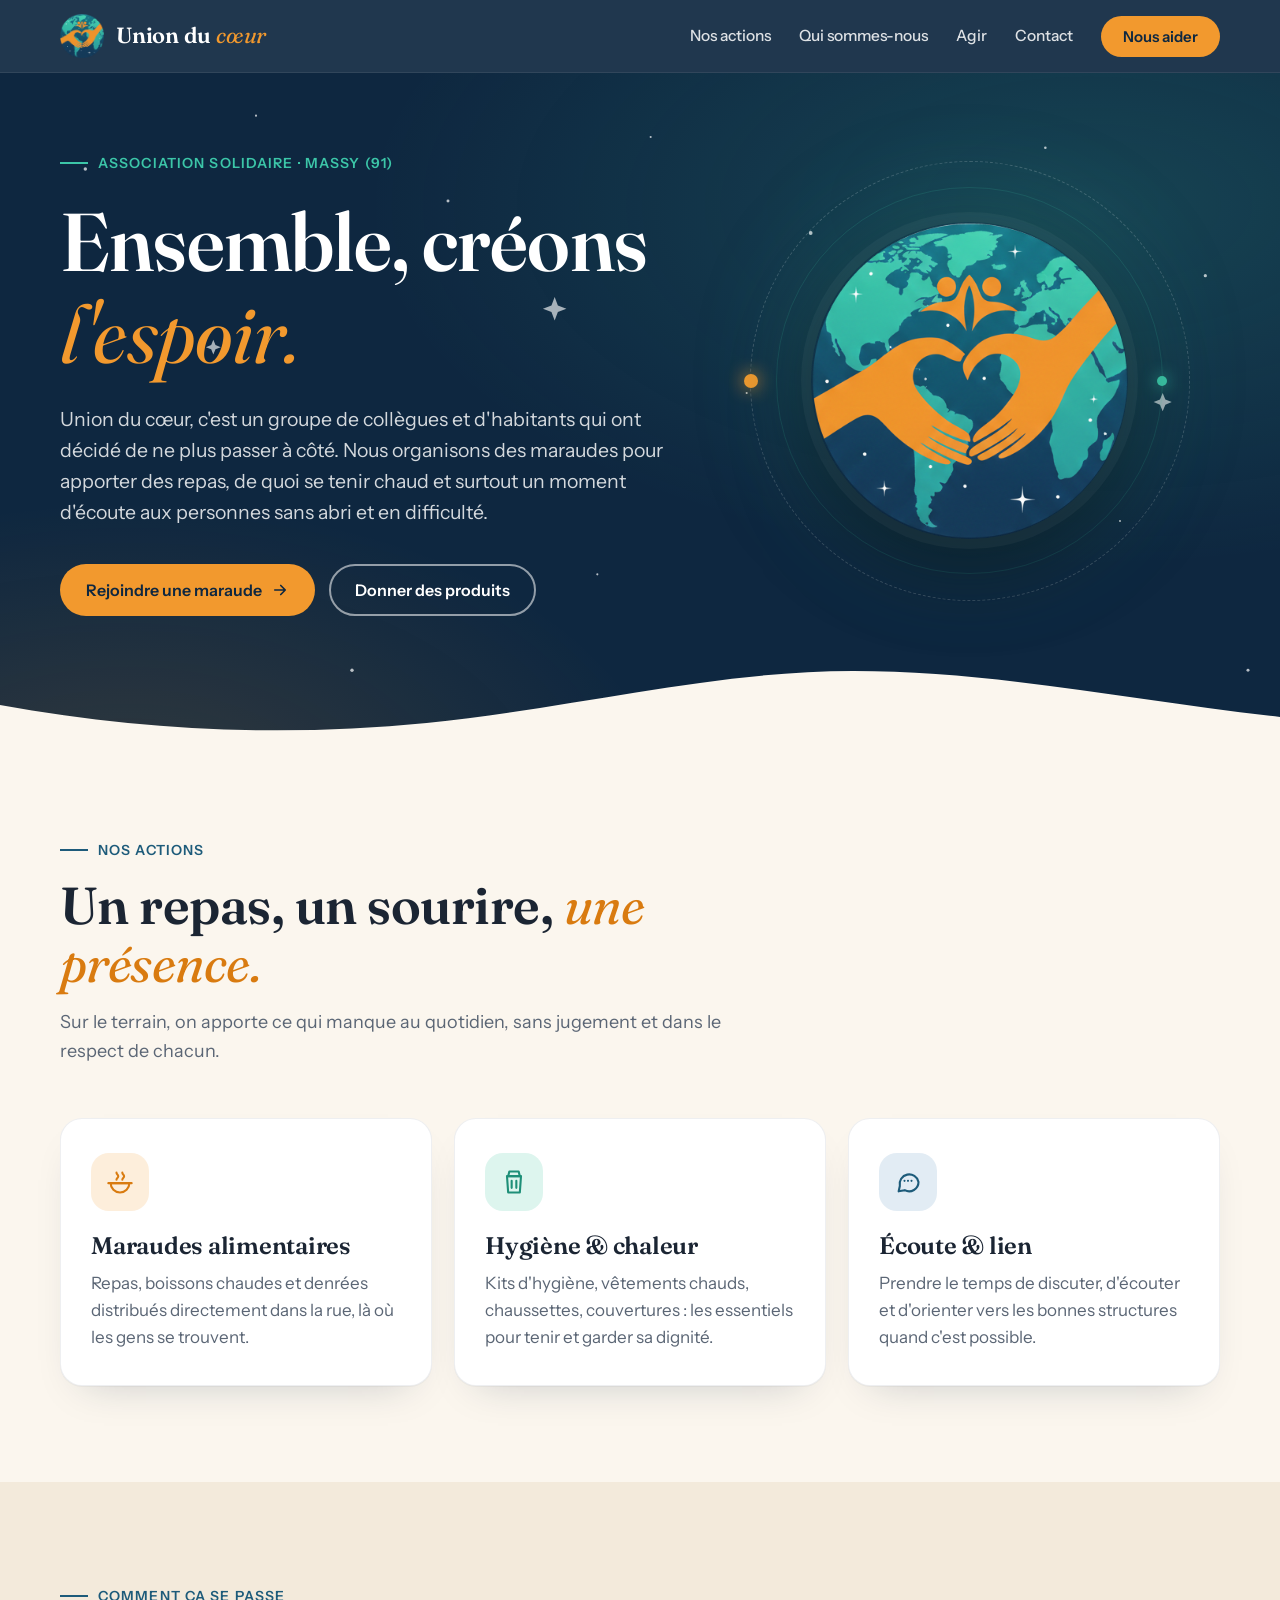
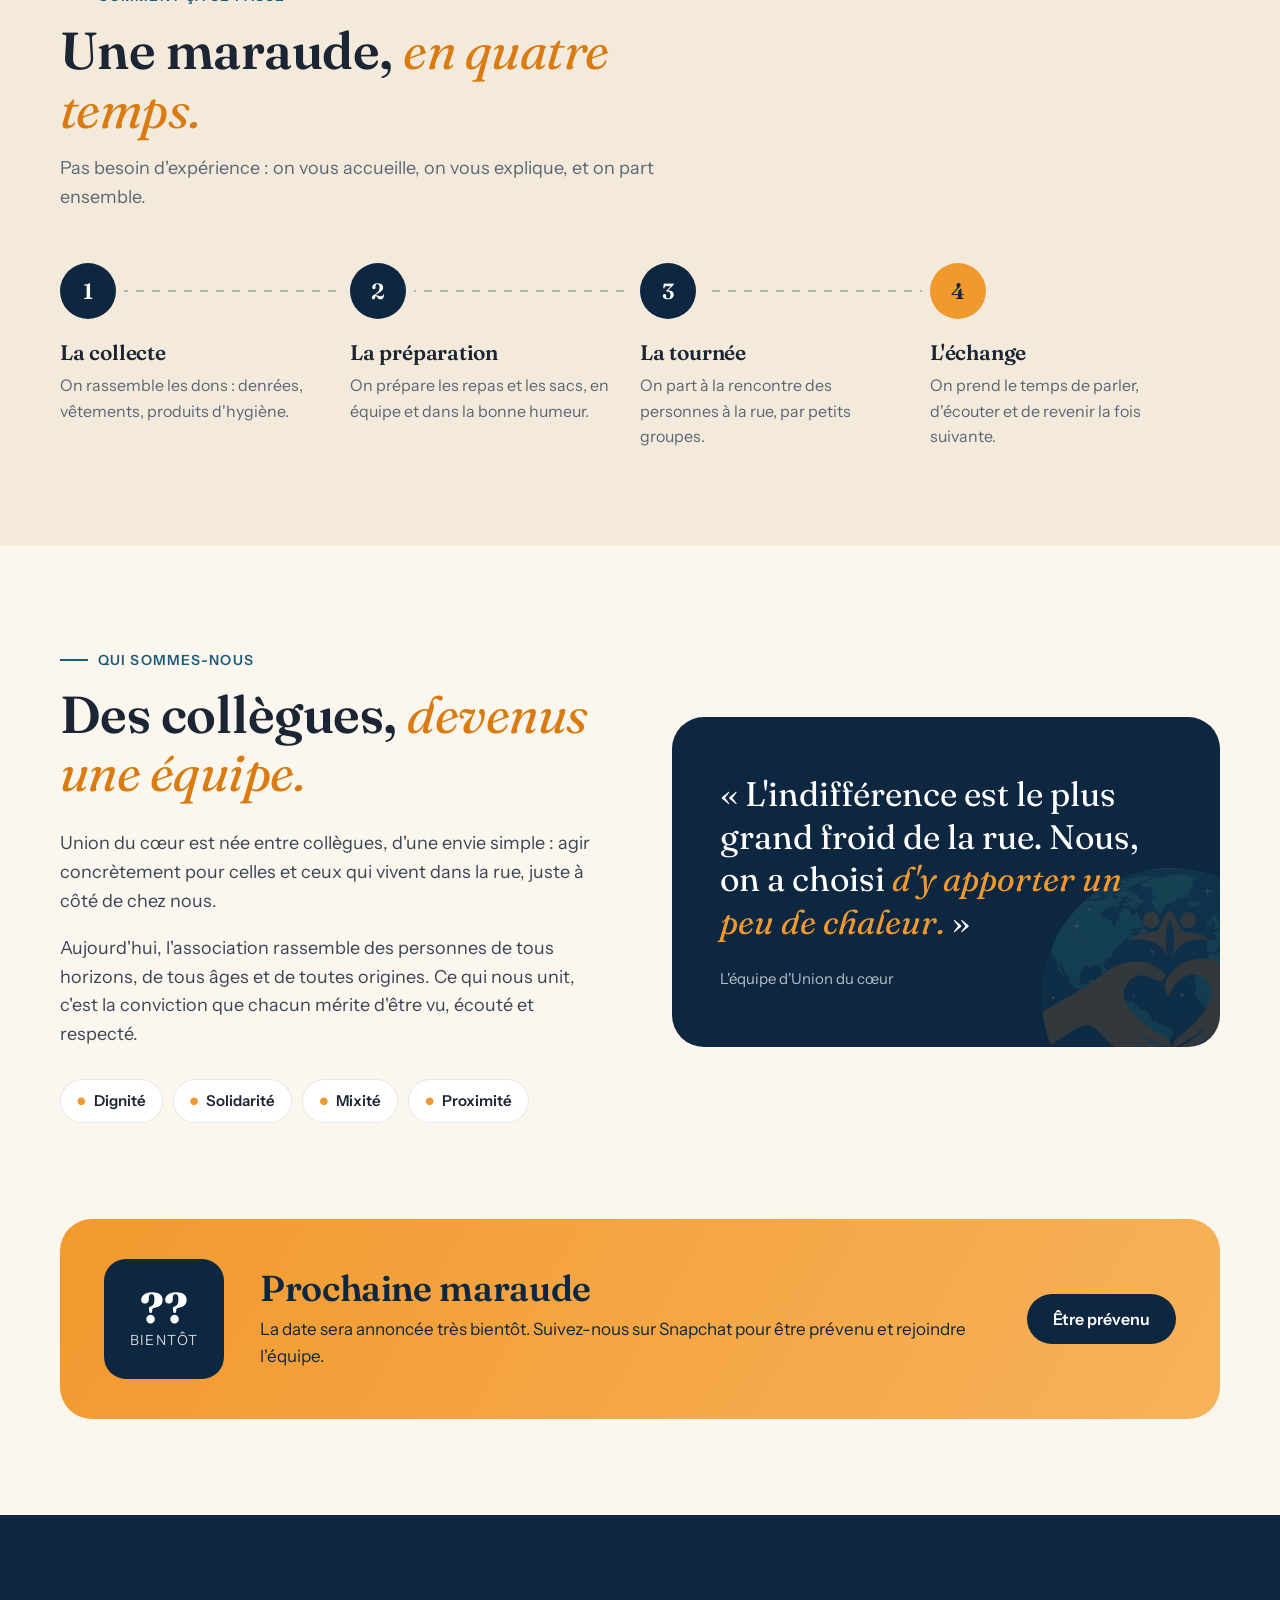
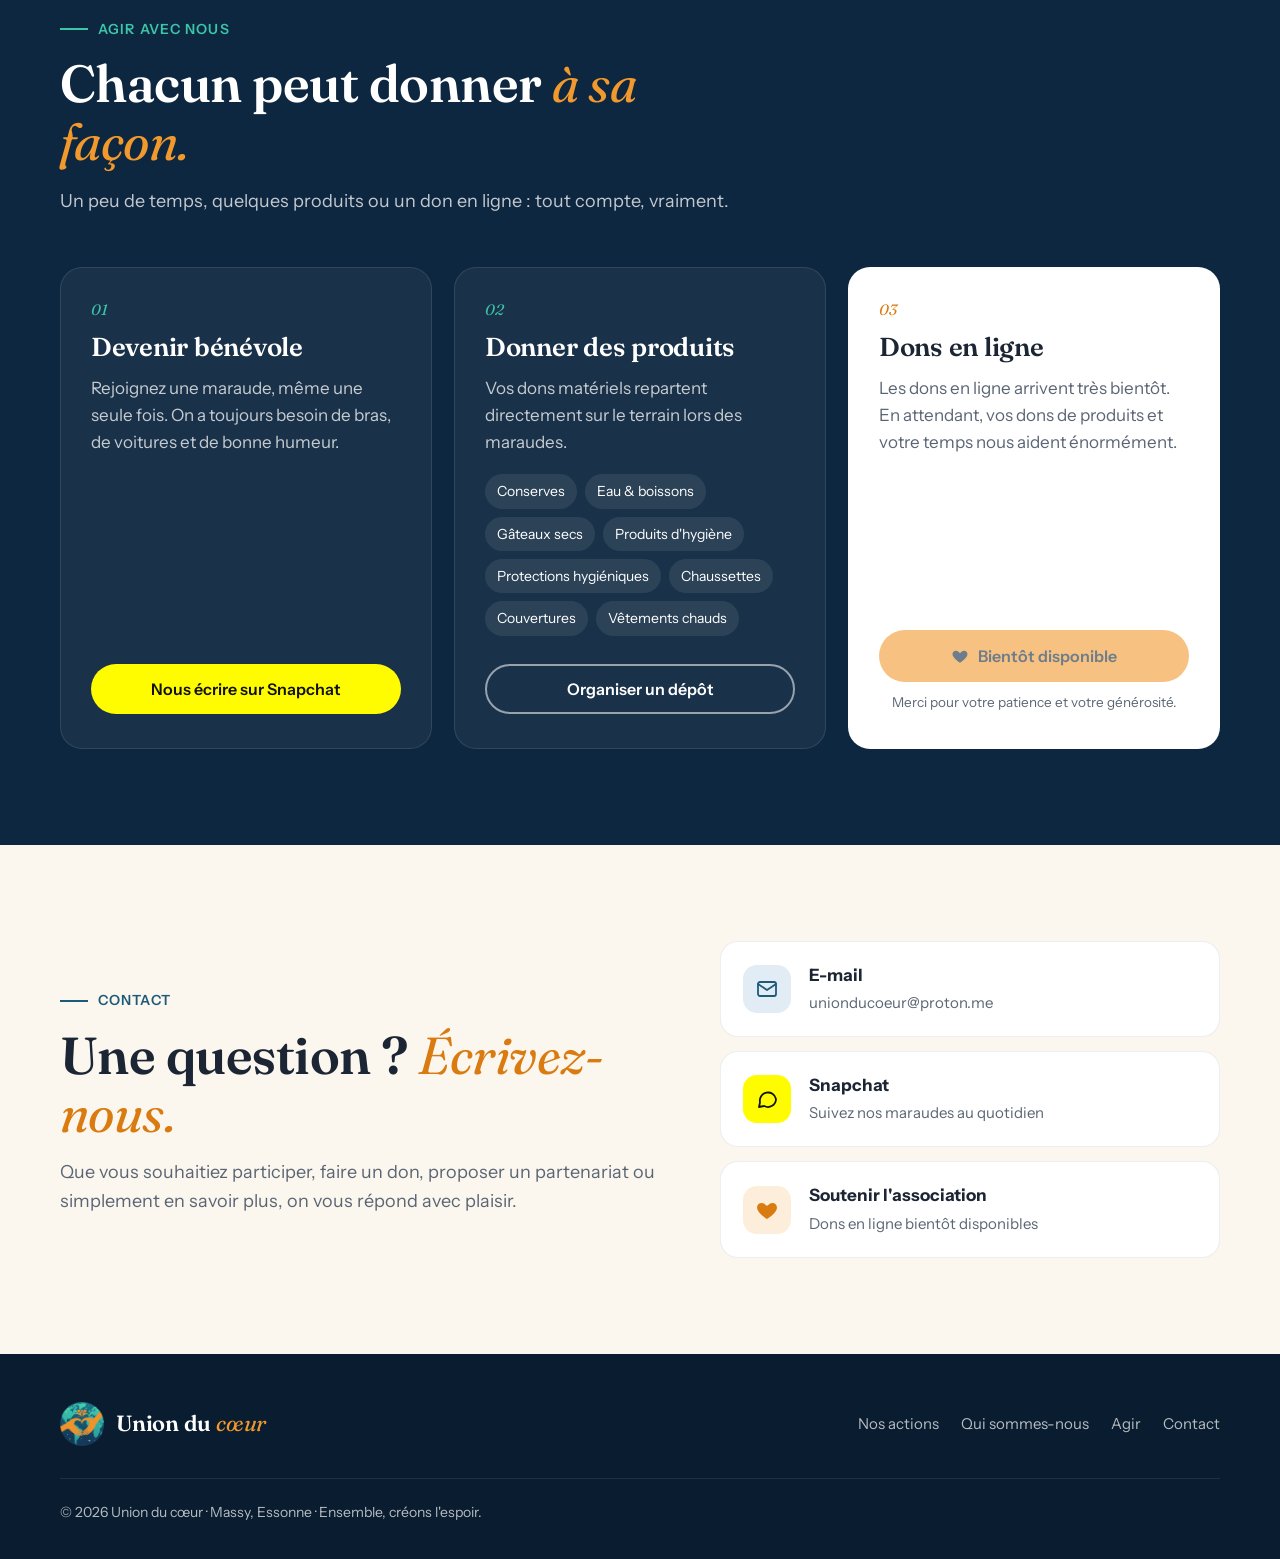
==== index.html @ 84841741 "Modify donation links and update Snapchat handle Updated links and text related to donations and Sna" ====
<!doctype html>
<html lang="fr">
<head>
  <meta charset="utf-8">
  <meta name="viewport" content="width=device-width, initial-scale=1">
  <title>Union du cœur · Association solidaire à Massy</title>
  <meta name="description" content="Union du cœur organise des maraudes à Massy et alentours : repas, produits d'hygiène, vêtements chauds et écoute pour les personnes sans abri et en difficulté. Rejoignez-nous ou faites un don.">
  <meta name="theme-color" content="#0e2740">

  <!-- Aperçu quand on partage le lien (Snap, WhatsApp, etc.) -->
  <meta property="og:title" content="Union du cœur · Ensemble, créons l'espoir">
  <meta property="og:description" content="Maraudes solidaires à Massy : repas, chaleur et écoute pour les personnes à la rue. Rejoignez-nous.">
  <meta property="og:image" content="https://unionducoeur.github.io/logo.png">
  <meta property="og:url" content="https://unionducoeur.github.io/">
  <meta property="og:type" content="website">
  <meta property="og:locale" content="fr_FR">

  <link rel="icon" type="image/png" href="favicon.png">
  <link rel="apple-touch-icon" href="apple-touch-icon.png">

  <link rel="preconnect" href="https://fonts.googleapis.com">
  <link rel="preconnect" href="https://fonts.gstatic.com" crossorigin>
  <link href="https://fonts.googleapis.com/css2?family=Fraunces:ital,opsz,wght@0,9..144,400;0,9..144,600;0,9..144,700;1,9..144,400&family=Instrument+Sans:wght@400;500;600;700&display=swap" rel="stylesheet">

  <style>
    :root {
      --nuit: #0e2740;
      --nuit-2: #143657;
      --ocean: #1d5b7a;
      --menthe: #3cc6a8;
      --orange: #f2992e;
      --orange-fonce: #d97b10;
      --papier: #fbf6ee;
      --papier-2: #f3eadb;
      --encre: #1b2533;
      --gris: #5b6675;
      --blanc: #ffffff;
      --rayon: 22px;
      --serif: "Fraunces", Georgia, serif;
      --sans: "Instrument Sans", system-ui, -apple-system, "Segoe UI", sans-serif;
      --max: 1160px;
    }

    *, *::before, *::after { box-sizing: border-box; }
    html { scroll-behavior: smooth; scroll-padding-top: 84px; }
    body {
      margin: 0;
      font-family: var(--sans);
      font-size: 17px;
      line-height: 1.6;
      color: var(--encre);
      background: var(--papier);
      -webkit-font-smoothing: antialiased;
    }
    img { max-width: 100%; display: block; }
    a { color: inherit; }
    h1, h2, h3 { font-family: var(--serif); font-weight: 600; line-height: 1.12; margin: 0; letter-spacing: -0.01em; }
    p { margin: 0; }
    .wrap { width: min(var(--max), 100% - 32px); margin-inline: auto; }
    .sr-only { position: absolute; width: 1px; height: 1px; overflow: hidden; clip: rect(0 0 0 0); white-space: nowrap; }

    /* ---------- Boutons ---------- */
    .btn {
      display: inline-flex; align-items: center; gap: .55em;
      font: 600 16px/1 var(--sans);
      padding: 15px 24px; border-radius: 999px;
      text-decoration: none; border: 2px solid transparent;
      cursor: pointer; transition: transform .15s ease, background .2s ease, color .2s ease, border-color .2s ease;
    }
    .btn:hover { transform: translateY(-2px); }
    .btn:focus-visible { outline: 3px solid var(--menthe); outline-offset: 3px; }
    .btn-orange { background: var(--orange); color: var(--nuit); }
    .btn-orange:hover { background: #ffa940; }
    .btn-ligne { border-color: rgba(255,255,255,.55); color: var(--blanc); }
    .btn-ligne:hover { border-color: var(--blanc); background: rgba(255,255,255,.08); }
    .btn-nuit { background: var(--nuit); color: var(--blanc); }
    .btn-nuit:hover { background: var(--nuit-2); }
    .btn-snap { background: #fffc00; color: #111; }
    .btn svg { width: 18px; height: 18px; flex: none; }

    /* ---------- En-tête ---------- */
    .entete {
      position: sticky; top: 0; z-index: 50;
      background: rgba(14, 39, 64, .92);
      backdrop-filter: blur(10px); -webkit-backdrop-filter: blur(10px);
      color: var(--blanc);
      border-bottom: 1px solid rgba(255,255,255,.08);
    }
    .entete .wrap { display: flex; align-items: center; justify-content: space-between; height: 72px; gap: 16px; }
    .marque { display: flex; align-items: center; gap: 12px; text-decoration: none; }
    .marque img { width: 44px; height: 44px; }
    .marque span { font-family: var(--serif); font-size: 22px; font-weight: 600; letter-spacing: -0.01em; }
    .marque em { font-style: italic; color: var(--orange); font-weight: 400; }
    .menu { display: flex; align-items: center; gap: 28px; }
    .menu a:not(.btn) { text-decoration: none; font-weight: 500; font-size: 15.5px; opacity: .85; transition: opacity .2s; }
    .menu a:not(.btn):hover { opacity: 1; }
    .menu .btn { padding: 11px 20px; font-size: 15px; }
    .burger { display: none; background: none; border: 0; color: inherit; padding: 8px; cursor: pointer; }
    .burger svg { width: 28px; height: 28px; }

    @media (max-width: 860px) {
      .burger { display: block; }
      .menu {
        position: absolute; top: 72px; left: 0; right: 0;
        flex-direction: column; align-items: stretch; gap: 0;
        background: var(--nuit); padding: 8px 16px 20px;
        border-bottom: 1px solid rgba(255,255,255,.1);
        display: none;
      }
      .menu.ouvert { display: flex; }
      .menu a:not(.btn) { padding: 14px 4px; border-bottom: 1px solid rgba(255,255,255,.08); }
      .menu .btn { margin-top: 14px; justify-content: center; }
    }

    /* ---------- Hero ---------- */
    .hero {
      position: relative; overflow: hidden;
      background:
        radial-gradient(1200px 600px at 85% 20%, rgba(60,198,168,.18), transparent 60%),
        radial-gradient(900px 500px at 10% 110%, rgba(242,153,46,.16), transparent 60%),
        var(--nuit);
      color: var(--blanc);
      padding: 72px 0 120px;
    }
    .etoiles { position: absolute; inset: 0; pointer-events: none; opacity: .7; }
    .hero .wrap { position: relative; display: grid; grid-template-columns: 1.1fr .9fr; gap: 48px; align-items: center; }
    .surtitre {
      display: inline-flex; align-items: center; gap: 10px;
      font-size: 14px; font-weight: 600; letter-spacing: .08em; text-transform: uppercase;
      color: var(--menthe);
    }
    .surtitre::before { content: ""; width: 28px; height: 2px; background: currentColor; }
    .hero h1 { font-size: clamp(44px, 6.4vw, 82px); margin: 22px 0 24px; font-weight: 600; }
    .hero h1 em { font-style: italic; font-weight: 400; color: var(--orange); }
    .hero .intro { font-size: clamp(17px, 1.6vw, 19.5px); color: rgba(255,255,255,.82); max-width: 33em; }
    .hero .actions { display: flex; flex-wrap: wrap; gap: 14px; margin-top: 36px; }

    /* La petite planète et son orbite */
    .planete { position: relative; width: min(440px, 100%); aspect-ratio: 1; margin-inline: auto; }
    .planete img {
      position: absolute; inset: 14%; width: 72%; height: 72%;
      border-radius: 50%;
      box-shadow: 0 0 0 10px rgba(255,255,255,.04), 0 30px 80px rgba(0,0,0,.45), 0 0 120px rgba(60,198,168,.25);
      animation: flotte 7s ease-in-out infinite;
    }
    .orbite {
      position: absolute; inset: 0; border-radius: 50%;
      border: 1.5px dashed rgba(255,255,255,.18);
      animation: tourne 60s linear infinite;
    }
    .orbite.o2 { inset: 6%; border-style: solid; border-color: rgba(60,198,168,.15); animation-duration: 38s; animation-direction: reverse; }
    .orbite i {
      position: absolute; width: 14px; height: 14px; border-radius: 50%;
      background: var(--orange); box-shadow: 0 0 18px var(--orange);
      top: 50%; left: -7px; margin-top: -7px;
    }
    .orbite.o2 i { background: var(--menthe); box-shadow: 0 0 16px var(--menthe); width: 10px; height: 10px; left: auto; right: -5px; margin-top: -5px; }
    @keyframes tourne { to { transform: rotate(360deg); } }
    @keyframes flotte { 50% { transform: translateY(-10px); } }

    .vague { position: absolute; bottom: -1px; left: 0; width: 100%; height: 80px; color: var(--papier); }

    @media (max-width: 860px) {
      .hero { padding: 40px 0 100px; }
      .hero .wrap { grid-template-columns: 1fr; gap: 24px; }
      .planete { width: min(300px, 80%); order: -1; }
    }

    /* ---------- Sections ---------- */
    section { padding: 96px 0; }
    .entete-section { max-width: 680px; margin-bottom: 52px; }
    .entete-section .surtitre { color: var(--ocean); }
    .entete-section h2 { font-size: clamp(34px, 4.2vw, 52px); margin: 14px 0 16px; }
    .entete-section h2 em { font-style: italic; font-weight: 400; color: var(--orange-fonce); }
    .entete-section p { color: var(--gris); font-size: 18px; }
    @media (max-width: 860px) { section { padding: 72px 0; } }

    /* Actions */
    .cartes { display: grid; grid-template-columns: repeat(3, 1fr); gap: 22px; }
    .carte {
      background: var(--blanc); border-radius: var(--rayon); padding: 34px 30px;
      border: 1px solid rgba(14,39,64,.07);
      box-shadow: 0 1px 0 rgba(14,39,64,.04), 0 18px 40px -24px rgba(14,39,64,.25);
      transition: transform .25s ease, box-shadow .25s ease;
    }
    .carte:hover { transform: translateY(-4px); box-shadow: 0 1px 0 rgba(14,39,64,.04), 0 28px 50px -24px rgba(14,39,64,.35); }
    .icone {
      width: 58px; height: 58px; border-radius: 18px; display: grid; place-items: center;
      background: #fdeedb; color: var(--orange-fonce); margin-bottom: 22px;
    }
    .carte:nth-child(2) .icone { background: #ddf5ee; color: #1e8f78; }
    .carte:nth-child(3) .icone { background: #e2ecf4; color: var(--ocean); }
    .icone svg { width: 28px; height: 28px; }
    .carte h3 { font-size: 24px; margin-bottom: 10px; }
    .carte p { color: var(--gris); }
    @media (max-width: 860px) { .cartes { grid-template-columns: 1fr; } }

    /* Déroulé d'une maraude */
    .deroule { background: var(--papier-2); }
    .etapes { list-style: none; padding: 0; margin: 0; display: grid; grid-template-columns: repeat(4, 1fr); gap: 0; counter-reset: etape; position: relative; }
    .etapes::before {
      content: ""; position: absolute; top: 27px; left: 28px; right: calc(25% - 28px); height: 2px;
      background: repeating-linear-gradient(90deg, var(--ocean) 0 8px, transparent 8px 16px); opacity: .35;
    }
    .etapes li { position: relative; padding-right: 24px; counter-increment: etape; }
    .etapes li::before {
      content: counter(etape);
      display: grid; place-items: center; width: 56px; height: 56px; border-radius: 50%;
      background: var(--nuit); color: var(--blanc);
      font: 600 22px/1 var(--serif); margin-bottom: 22px; position: relative;
      box-shadow: 0 0 0 8px var(--papier-2);
    }
    .etapes li:last-child::before { background: var(--orange); color: var(--nuit); }
    .etapes h3 { font-size: 21px; margin-bottom: 8px; }
    .etapes p { color: var(--gris); font-size: 16px; }
    @media (max-width: 860px) {
      .etapes { grid-template-columns: 1fr; gap: 30px; }
      .etapes::before { top: 28px; bottom: 28px; left: 27px; right: auto; width: 2px; height: auto;
        background: repeating-linear-gradient(180deg, var(--ocean) 0 8px, transparent 8px 16px); }
      .etapes li { padding: 0 0 0 80px; min-height: 56px; }
      .etapes li::before { position: absolute; left: 0; top: 0; margin: 0; }
    }

    /* Qui sommes-nous */
    .apropos .wrap { display: grid; grid-template-columns: 1fr 1fr; gap: 64px; align-items: center; }
    .citation {
      position: relative; background: var(--nuit); color: var(--blanc); margin: 0;
      border-radius: 32px; padding: 56px 48px; overflow: hidden;
    }
    .citation::after {
      content: ""; position: absolute; width: 260px; height: 260px; right: -80px; bottom: -80px;
      border-radius: 50%; background: url("logo.png") center/cover; opacity: .16;
    }
    .citation blockquote { margin: 0; font-family: var(--serif); font-size: clamp(26px, 2.8vw, 34px); line-height: 1.25; position: relative; z-index: 1; }
    .citation blockquote em { color: var(--orange); }
    .citation p { margin-top: 24px; color: rgba(255,255,255,.7); font-size: 15px; position: relative; z-index: 1; }
    .texte-apropos p + p { margin-top: 18px; }
    .texte-apropos p { color: #3a4554; font-size: 18px; }
    .valeurs { display: flex; flex-wrap: wrap; gap: 10px; margin-top: 30px; }
    .valeurs span {
      padding: 9px 16px; border-radius: 999px; font-weight: 600; font-size: 15px;
      background: var(--blanc); border: 1px solid rgba(14,39,64,.1);
    }
    .valeurs span::before { content: "●"; color: var(--orange); margin-right: 8px; font-size: 10px; vertical-align: 2px; }
    @media (max-width: 860px) { .apropos .wrap { grid-template-columns: 1fr; gap: 40px; } .citation { padding: 40px 28px; } }

    /* Prochaine maraude */
    .rdv-zone { padding-top: 0; }
    .rdv {
      display: grid; grid-template-columns: auto 1fr auto; gap: 36px; align-items: center;
      background: linear-gradient(120deg, var(--orange) 0%, #f7b25a 100%);
      color: var(--nuit); border-radius: 32px; padding: 40px 44px;
    }
    .rdv .date {
      background: var(--nuit); color: var(--blanc); border-radius: 22px;
      width: 120px; height: 120px; display: grid; place-content: center; text-align: center;
    }
    .rdv .date b { display: block; font: 700 42px/1 var(--serif); }
    .rdv .date small { font-size: 14px; text-transform: uppercase; letter-spacing: .1em; opacity: .8; }
    .rdv h2 { font-size: clamp(26px, 3vw, 36px); margin-bottom: 8px; }
    .rdv p { font-size: 17px; }
    @media (max-width: 860px) { .rdv { grid-template-columns: 1fr; text-align: left; padding: 32px 26px; gap: 22px; } .rdv .btn { justify-content: center; } }

    /* Agir */
    .agir { background: var(--nuit); color: var(--blanc); position: relative; overflow: hidden; }
    .agir .entete-section .surtitre { color: var(--menthe); }
    .agir .entete-section p { color: rgba(255,255,255,.75); }
    .agir .entete-section h2 em { color: var(--orange); }
    .options { display: grid; grid-template-columns: repeat(3, 1fr); gap: 22px; }
    .option {
      background: rgba(255,255,255,.05); border: 1px solid rgba(255,255,255,.1);
      border-radius: var(--rayon); padding: 34px 30px; display: flex; flex-direction: column;
    }
    .option.vedette { background: var(--blanc); color: var(--encre); border-color: transparent; }
    .option .num { font: italic 400 15px/1 var(--serif); color: var(--menthe); margin-bottom: 16px; }
    .option.vedette .num { color: var(--orange-fonce); }
    .option h3 { font-size: 26px; margin-bottom: 12px; }
    .option > p { color: rgba(255,255,255,.75); }
    .option.vedette > p { color: var(--gris); }
    .option ul { list-style: none; padding: 0; margin: 18px 0 0; display: flex; flex-wrap: wrap; gap: 8px; }
    .option li { font-size: 14px; padding: 6px 12px; border-radius: 999px; background: rgba(255,255,255,.08); }
    .option .bas { margin-top: auto; padding-top: 28px; display: flex; flex-direction: column; gap: 10px; }
    .option .bas .btn { justify-content: center; }
    .option .note { font-size: 13.5px; color: var(--gris); text-align: center; }
    @media (max-width: 960px) { .options { grid-template-columns: 1fr; } }

    /* Contact */
    .contact .wrap { display: grid; grid-template-columns: 1.1fr .9fr; gap: 48px; align-items: center; }
    .contact h2 { font-size: clamp(34px, 4.2vw, 52px); margin: 14px 0 16px; }
    .contact h2 em { font-style: italic; font-weight: 400; color: var(--orange-fonce); }
    .contact .surtitre { color: var(--ocean); }
    .contact p { color: var(--gris); font-size: 18px; }
    .canaux { display: grid; gap: 14px; }
    .canal {
      display: flex; align-items: center; gap: 18px; text-decoration: none;
      background: var(--blanc); border-radius: 18px; padding: 20px 22px;
      border: 1px solid rgba(14,39,64,.08); transition: transform .2s, border-color .2s;
    }
    .canal:hover { transform: translateX(4px); border-color: var(--orange); }
    .canal .ic { width: 48px; height: 48px; border-radius: 14px; display: grid; place-items: center; flex: none; }
    .canal .ic svg { width: 24px; height: 24px; }
    .canal b { display: block; font-size: 17px; }
    .canal small { color: var(--gris); font-size: 15px; word-break: break-all; }
    @media (max-width: 860px) { .contact .wrap { grid-template-columns: 1fr; } }

    /* Pied de page */
    .pied { background: #0a1d30; color: rgba(255,255,255,.7); padding: 48px 0 36px; font-size: 15px; }
    .pied .wrap { display: flex; flex-wrap: wrap; justify-content: space-between; gap: 24px; align-items: center; }
    .pied .marque { color: var(--blanc); }
    .pied nav { display: flex; flex-wrap: wrap; gap: 22px; }
    .pied nav a { text-decoration: none; }
    .pied nav a:hover { color: var(--blanc); }
    .pied .bas { width: 100%; border-top: 1px solid rgba(255,255,255,.08); padding-top: 22px; margin-top: 8px; font-size: 14px; }

    /* Message "lien bientôt disponible" */
    .toast {
      position: fixed; left: 50%; bottom: 24px; transform: translate(-50%, 20px);
      background: var(--nuit); color: var(--blanc); padding: 14px 22px; border-radius: 14px;
      box-shadow: 0 12px 40px rgba(0,0,0,.3); font-size: 15px; opacity: 0; pointer-events: none;
      transition: opacity .25s, transform .25s; z-index: 100; max-width: calc(100% - 32px); text-align: center;
    }
    .toast.visible { opacity: 1; transform: translate(-50%, 0); }

    /* Apparition au défilement */
    .apparait { opacity: 0; transform: translateY(24px); transition: opacity .7s ease, transform .7s ease; }
    .apparait.vu { opacity: 1; transform: none; }

    @media (prefers-reduced-motion: reduce) {
      html { scroll-behavior: auto; }
      .orbite, .planete img { animation: none; }
      .apparait { opacity: 1; transform: none; transition: none; }
      .btn, .carte, .canal { transition: none; }
    }
  </style>
</head>
<body>

  <!-- =========================================================
       PARAMÈTRES À MODIFIER (une seule fois)
       Remplace les 3 liens ci-dessous dans tout le fichier
       avec Ctrl+F / Cmd+F :
       - TON_PSEUDO_SNAP  → ton pseudo Snapchat
       - Dons en ligne : à rebrancher (HelloAsso) une fois l'asso déclarée
       - unionducoeur@proton.me (déjà rempli)
       ========================================================= -->

  <header class="entete">
    <div class="wrap">
      <a class="marque" href="#accueil" aria-label="Union du cœur, retour à l'accueil">
        <img src="logo.png" alt="" width="44" height="44">
        <span>Union du <em>cœur</em></span>
      </a>
      <button class="burger" aria-label="Ouvrir le menu" aria-expanded="false" aria-controls="menu">
        <svg viewBox="0 0 24 24" fill="none" stroke="currentColor" stroke-width="2" stroke-linecap="round"><path d="M4 7h16M4 12h16M4 17h16"/></svg>
      </button>
      <nav class="menu" id="menu" aria-label="Navigation principale">
        <a href="#actions">Nos actions</a>
        <a href="#apropos">Qui sommes-nous</a>
        <a href="#agir">Agir</a>
        <a href="#contact">Contact</a>
        <a class="btn btn-orange" href="#agir">Nous aider</a>
      </nav>
    </div>
  </header>

  <main id="accueil">

    <!-- ================= HERO ================= -->
    <section class="hero">
      <svg class="etoiles" aria-hidden="true" viewBox="0 0 1200 700" preserveAspectRatio="xMidYMid slice">
        <g fill="#fff">
          <circle cx="80" cy="90" r="1.6"/><circle cx="240" cy="40" r="1"/><circle cx="420" cy="120" r="1.4"/>
          <circle cx="610" cy="60" r="1"/><circle cx="760" cy="150" r="1.8"/><circle cx="980" cy="70" r="1.2"/>
          <circle cx="1130" cy="190" r="1.5"/><circle cx="1050" cy="420" r="1"/><circle cx="150" cy="380" r="1.2"/>
          <circle cx="330" cy="560" r="1.6"/><circle cx="560" cy="470" r="1"/><circle cx="880" cy="600" r="1.3"/>
          <circle cx="40" cy="620" r="1"/><circle cx="700" cy="300" r="1"/><circle cx="1170" cy="560" r="1.4"/>
        </g>
        <g fill="#fff" opacity=".9">
          <path d="M520 210l3 8 8 3-8 3-3 8-3-8-8-3 8-3z"/>
          <path d="M1090 300l2.5 6 6 2.5-6 2.5-2.5 6-2.5-6-6-2.5 6-2.5z"/>
          <path d="M200 250l2 5 5 2-5 2-2 5-2-5-5-2 5-2z"/>
        </g>
      </svg>

      <div class="wrap">
        <div>
          <span class="surtitre">Association solidaire · Massy (91)</span>
          <h1>Ensemble, créons <em>l'espoir.</em></h1>
          <p class="intro">
            Union du cœur, c'est un groupe de collègues et d'habitants qui ont décidé de ne plus passer à côté.
            Nous organisons des maraudes pour apporter des repas, de quoi se tenir chaud et surtout un moment d'écoute
            aux personnes sans abri et en difficulté.
          </p>
          <div class="actions">
            <a class="btn btn-orange" href="#agir">
              Rejoindre une maraude
              <svg viewBox="0 0 24 24" fill="none" stroke="currentColor" stroke-width="2.2" stroke-linecap="round" stroke-linejoin="round"><path d="M5 12h14M13 6l6 6-6 6"/></svg>
            </a>
            <a class="btn btn-ligne" href="#agir">Donner des produits</a>
          </div>
        </div>

        <div class="planete" aria-hidden="true">
          <div class="orbite"><i></i></div>
          <div class="orbite o2"><i></i></div>
          <img src="logo.png" alt="">
        </div>
      </div>

      <svg class="vague" viewBox="0 0 1440 80" preserveAspectRatio="none" aria-hidden="true">
        <path fill="currentColor" d="M0 48c160 26 320 32 480 18S800 14 960 14s320 30 480 46v20H0z"/>
      </svg>
    </section>

    <!-- ================= NOS ACTIONS ================= -->
    <section id="actions">
      <div class="wrap">
        <div class="entete-section apparait">
          <span class="surtitre">Nos actions</span>
          <h2>Un repas, un sourire, <em>une présence.</em></h2>
          <p>Sur le terrain, on apporte ce qui manque au quotidien, sans jugement et dans le respect de chacun.</p>
        </div>

        <div class="cartes">
          <article class="carte apparait">
            <div class="icone">
              <svg viewBox="0 0 24 24" fill="none" stroke="currentColor" stroke-width="1.8" stroke-linecap="round" stroke-linejoin="round"><path d="M4 13h16a8 8 0 0 1-16 0z"/><path d="M2 13h20"/><path d="M9 4c0 1.5 1.5 1.5 1.5 3S9 8.5 9 10M14 4c0 1.5 1.5 1.5 1.5 3S14 8.5 14 10"/></svg>
            </div>
            <h3>Maraudes alimentaires</h3>
            <p>Repas, boissons chaudes et denrées distribués directement dans la rue, là où les gens se trouvent.</p>
          </article>

          <article class="carte apparait">
            <div class="icone">
              <svg viewBox="0 0 24 24" fill="none" stroke="currentColor" stroke-width="1.8" stroke-linecap="round" stroke-linejoin="round"><path d="M8 3h8l1 4H7z"/><path d="M6 7h12l-1 14H7z"/><path d="M10 11v6M14 11v6"/></svg>
            </div>
            <h3>Hygiène & chaleur</h3>
            <p>Kits d'hygiène, vêtements chauds, chaussettes, couvertures : les essentiels pour tenir et garder sa dignité.</p>
          </article>

          <article class="carte apparait">
            <div class="icone">
              <svg viewBox="0 0 24 24" fill="none" stroke="currentColor" stroke-width="1.8" stroke-linecap="round" stroke-linejoin="round"><path d="M21 12a8 8 0 0 1-11.8 7L4 20l1-4.6A8 8 0 1 1 21 12z"/><path d="M9 11h.01M12 11h.01M15 11h.01"/></svg>
            </div>
            <h3>Écoute & lien</h3>
            <p>Prendre le temps de discuter, d'écouter et d'orienter vers les bonnes structures quand c'est possible.</p>
          </article>
        </div>
      </div>
    </section>

    <!-- ================= DÉROULÉ ================= -->
    <section class="deroule">
      <div class="wrap">
        <div class="entete-section apparait">
          <span class="surtitre">Comment ça se passe</span>
          <h2>Une maraude, <em>en quatre temps.</em></h2>
          <p>Pas besoin d'expérience : on vous accueille, on vous explique, et on part ensemble.</p>
        </div>

        <ol class="etapes">
          <li class="apparait">
            <h3>La collecte</h3>
            <p>On rassemble les dons : denrées, vêtements, produits d'hygiène.</p>
          </li>
          <li class="apparait">
            <h3>La préparation</h3>
            <p>On prépare les repas et les sacs, en équipe et dans la bonne humeur.</p>
          </li>
          <li class="apparait">
            <h3>La tournée</h3>
            <p>On part à la rencontre des personnes à la rue, par petits groupes.</p>
          </li>
          <li class="apparait">
            <h3>L'échange</h3>
            <p>On prend le temps de parler, d'écouter et de revenir la fois suivante.</p>
          </li>
        </ol>
      </div>
    </section>

    <!-- ================= QUI SOMMES-NOUS ================= -->
    <section class="apropos" id="apropos">
      <div class="wrap">
        <div class="texte-apropos apparait">
          <div class="entete-section" style="margin-bottom:28px">
            <span class="surtitre">Qui sommes-nous</span>
            <h2>Des collègues, <em>devenus une équipe.</em></h2>
          </div>
          <p>
            Union du cœur est née entre collègues, d'une envie simple : agir concrètement pour celles et ceux
            qui vivent dans la rue, juste à côté de chez nous.
          </p>
          <p>
            Aujourd'hui, l'association rassemble des personnes de tous horizons, de tous âges et de toutes origines.
            Ce qui nous unit, c'est la conviction que chacun mérite d'être vu, écouté et respecté.
          </p>
          <div class="valeurs">
            <span>Dignité</span>
            <span>Solidarité</span>
            <span>Mixité</span>
            <span>Proximité</span>
          </div>
        </div>

        <figure class="citation apparait">
          <blockquote>« L'indifférence est le plus grand froid de la rue. Nous, on a choisi <em>d'y apporter un peu de chaleur.</em> »</blockquote>
          <p>L'équipe d'Union du cœur</p>
        </figure>
      </div>
    </section>

    <!-- ================= PROCHAINE MARAUDE =================
         À MODIFIER avant chaque maraude : le jour, le mois,
         la phrase de description.
    ======================================================= -->
    <section class="rdv-zone">
      <div class="wrap">
        <div class="rdv apparait">
          <div class="date">
            <b>??</b>
            <small>Bientôt</small>
          </div>
          <div>
            <h2>Prochaine maraude</h2>
            <p>La date sera annoncée très bientôt. Suivez-nous sur Snapchat pour être prévenu et rejoindre l'équipe.</p>
          </div>
          <a class="btn btn-nuit" href="https://www.snapchat.com/add/t2a_940" target="_blank" rel="noopener" data-lien="snap">Être prévenu</a>
        </div>
      </div>
    </section>

    <!-- ================= AGIR ================= -->
    <section class="agir" id="agir">
      <div class="wrap">
        <div class="entete-section apparait">
          <span class="surtitre">Agir avec nous</span>
          <h2>Chacun peut donner <em>à sa façon.</em></h2>
          <p>Un peu de temps, quelques produits ou un don en ligne : tout compte, vraiment.</p>
        </div>

        <div class="options">
          <div class="option apparait">
            <span class="num">01</span>
            <h3>Devenir bénévole</h3>
            <p>Rejoignez une maraude, même une seule fois. On a toujours besoin de bras, de voitures et de bonne humeur.</p>
            <div class="bas">
              <a class="btn btn-snap" href="https://www.snapchat.com/add/TON_PSEUDO_SNAP" target="_blank" rel="noopener" data-lien="snap">Nous écrire sur Snapchat</a>
            </div>
          </div>

          <div class="option apparait">
            <span class="num">02</span>
            <h3>Donner des produits</h3>
            <p>Vos dons matériels repartent directement sur le terrain lors des maraudes.</p>
            <ul>
              <li>Conserves</li>
              <li>Eau & boissons</li>
              <li>Gâteaux secs</li>
              <li>Produits d'hygiène</li>
              <li>Protections hygiéniques</li>
              <li>Chaussettes</li>
              <li>Couvertures</li>
              <li>Vêtements chauds</li>
            </ul>
            <div class="bas">
              <a class="btn btn-ligne" href="#contact">Organiser un dépôt</a>
            </div>
          </div>

          <div class="option vedette apparait">
            <span class="num">03</span>
            <h3>Dons en ligne</h3>
            <p>Les dons en ligne arrivent très bientôt. En attendant, vos dons de produits et votre temps nous aident énormément.</p>
            <div class="bas">
              <span class="btn btn-orange" aria-disabled="true" style="opacity:.6;cursor:default;transform:none">
                <svg viewBox="0 0 24 24" fill="currentColor" aria-hidden="true"><path d="M12 21s-7.5-4.6-9.5-9.3C1.1 8.3 3.2 5 6.6 5c2 0 3.5 1.1 4.4 2.6h2C13.9 6.1 15.4 5 17.4 5c3.4 0 5.5 3.3 4.1 6.7C19.5 16.4 12 21 12 21z"/></svg>
                Bientôt disponible
              </span>
              <span class="note">Merci pour votre patience et votre générosité.</span>
            </div>
          </div>
        </div>
      </div>
    </section>

    <!-- ================= CONTACT ================= -->
    <section class="contact" id="contact">
      <div class="wrap">
        <div class="apparait">
          <span class="surtitre">Contact</span>
          <h2>Une question ? <em>Écrivez-nous.</em></h2>
          <p>Que vous souhaitiez participer, faire un don, proposer un partenariat ou simplement en savoir plus, on vous répond avec plaisir.</p>
        </div>

        <div class="canaux apparait">
          <a class="canal" href="mailto:unionducoeur@proton.me">
            <span class="ic" style="background:#e2ecf4;color:var(--ocean)">
              <svg viewBox="0 0 24 24" fill="none" stroke="currentColor" stroke-width="1.8" stroke-linecap="round" stroke-linejoin="round"><rect x="3" y="5" width="18" height="14" rx="2"/><path d="m3 7 9 6 9-6"/></svg>
            </span>
            <span><b>E-mail</b><small>unionducoeur@proton.me</small></span>
          </a>
          <a class="canal" href="https://www.snapchat.com/add/TON_PSEUDO_SNAP" target="_blank" rel="noopener" data-lien="snap">
            <span class="ic" style="background:#fffc00;color:#111">
              <svg viewBox="0 0 24 24" fill="none" stroke="currentColor" stroke-width="1.8" stroke-linecap="round" stroke-linejoin="round"><path d="M21 12a8 8 0 0 1-11.8 7L4 20l1-4.6A8 8 0 1 1 21 12z"/></svg>
            </span>
            <span><b>Snapchat</b><small>Suivez nos maraudes au quotidien</small></span>
          </a>
          <a class="canal" href="#agir">
            <span class="ic" style="background:#fdeedb;color:var(--orange-fonce)">
              <svg viewBox="0 0 24 24" fill="currentColor"><path d="M12 21s-7.5-4.6-9.5-9.3C1.1 8.3 3.2 5 6.6 5c2 0 3.5 1.1 4.4 2.6h2C13.9 6.1 15.4 5 17.4 5c3.4 0 5.5 3.3 4.1 6.7C19.5 16.4 12 21 12 21z"/></svg>
            </span>
            <span><b>Soutenir l'association</b><small>Dons en ligne bientôt disponibles</small></span>
          </a>
        </div>
      </div>
    </section>
  </main>

  <footer class="pied">
    <div class="wrap">
      <a class="marque" href="#accueil">
        <img src="logo.png" alt="" width="44" height="44">
        <span>Union du <em>cœur</em></span>
      </a>
      <nav aria-label="Liens du pied de page">
        <a href="#actions">Nos actions</a>
        <a href="#apropos">Qui sommes-nous</a>
        <a href="#agir">Agir</a>
        <a href="#contact">Contact</a>
      </nav>
      <div class="bas">© <span id="annee">2026</span> Union du cœur · Massy, Essonne · Ensemble, créons l'espoir.</div>
    </div>
  </footer>

  <div class="toast" role="status" aria-live="polite"></div>

  <script>
    // Menu mobile
    const burger = document.querySelector('.burger');
    const menu = document.getElementById('menu');
    burger.addEventListener('click', () => {
      const ouvert = menu.classList.toggle('ouvert');
      burger.setAttribute('aria-expanded', ouvert);
    });
    menu.querySelectorAll('a').forEach(a => a.addEventListener('click', () => {
      menu.classList.remove('ouvert');
      burger.setAttribute('aria-expanded', 'false');
    }));

    // Année automatique dans le pied de page
    document.getElementById('annee').textContent = new Date().getFullYear();

    // Si un lien n'a pas encore été rempli, on affiche un petit message au lieu d'une page cassée
    const toast = document.querySelector('.toast');
    let minuteur;
    document.querySelectorAll('[data-lien]').forEach(lien => {
      const href = lien.getAttribute('href');
      if (href.includes('t2a_940')) {
        lien.addEventListener('click', e => {
          e.preventDefault();
          toast.textContent = lien.dataset.lien === 'paypal'
            ? 'Le lien de don arrive très bientôt. Merci pour votre générosité !'
            : 'Notre Snapchat arrive très bientôt !';
          toast.classList.add('visible');
          clearTimeout(minuteur);
          minuteur = setTimeout(() => toast.classList.remove('visible'), 3200);
        });
      }
    });

    // Apparition douce des blocs au défilement
    const elements = document.querySelectorAll('.apparait');
    if ('IntersectionObserver' in window) {
      const obs = new IntersectionObserver(entrees => {
        entrees.forEach(en => { if (en.isIntersecting) { en.target.classList.add('vu'); obs.unobserve(en.target); } });
      }, { threshold: 0.12, rootMargin: '0px 0px -40px 0px' });
      elements.forEach(el => obs.observe(el));
    } else {
      elements.forEach(el => el.classList.add('vu'));
    }
  </script>
</body>
</html>
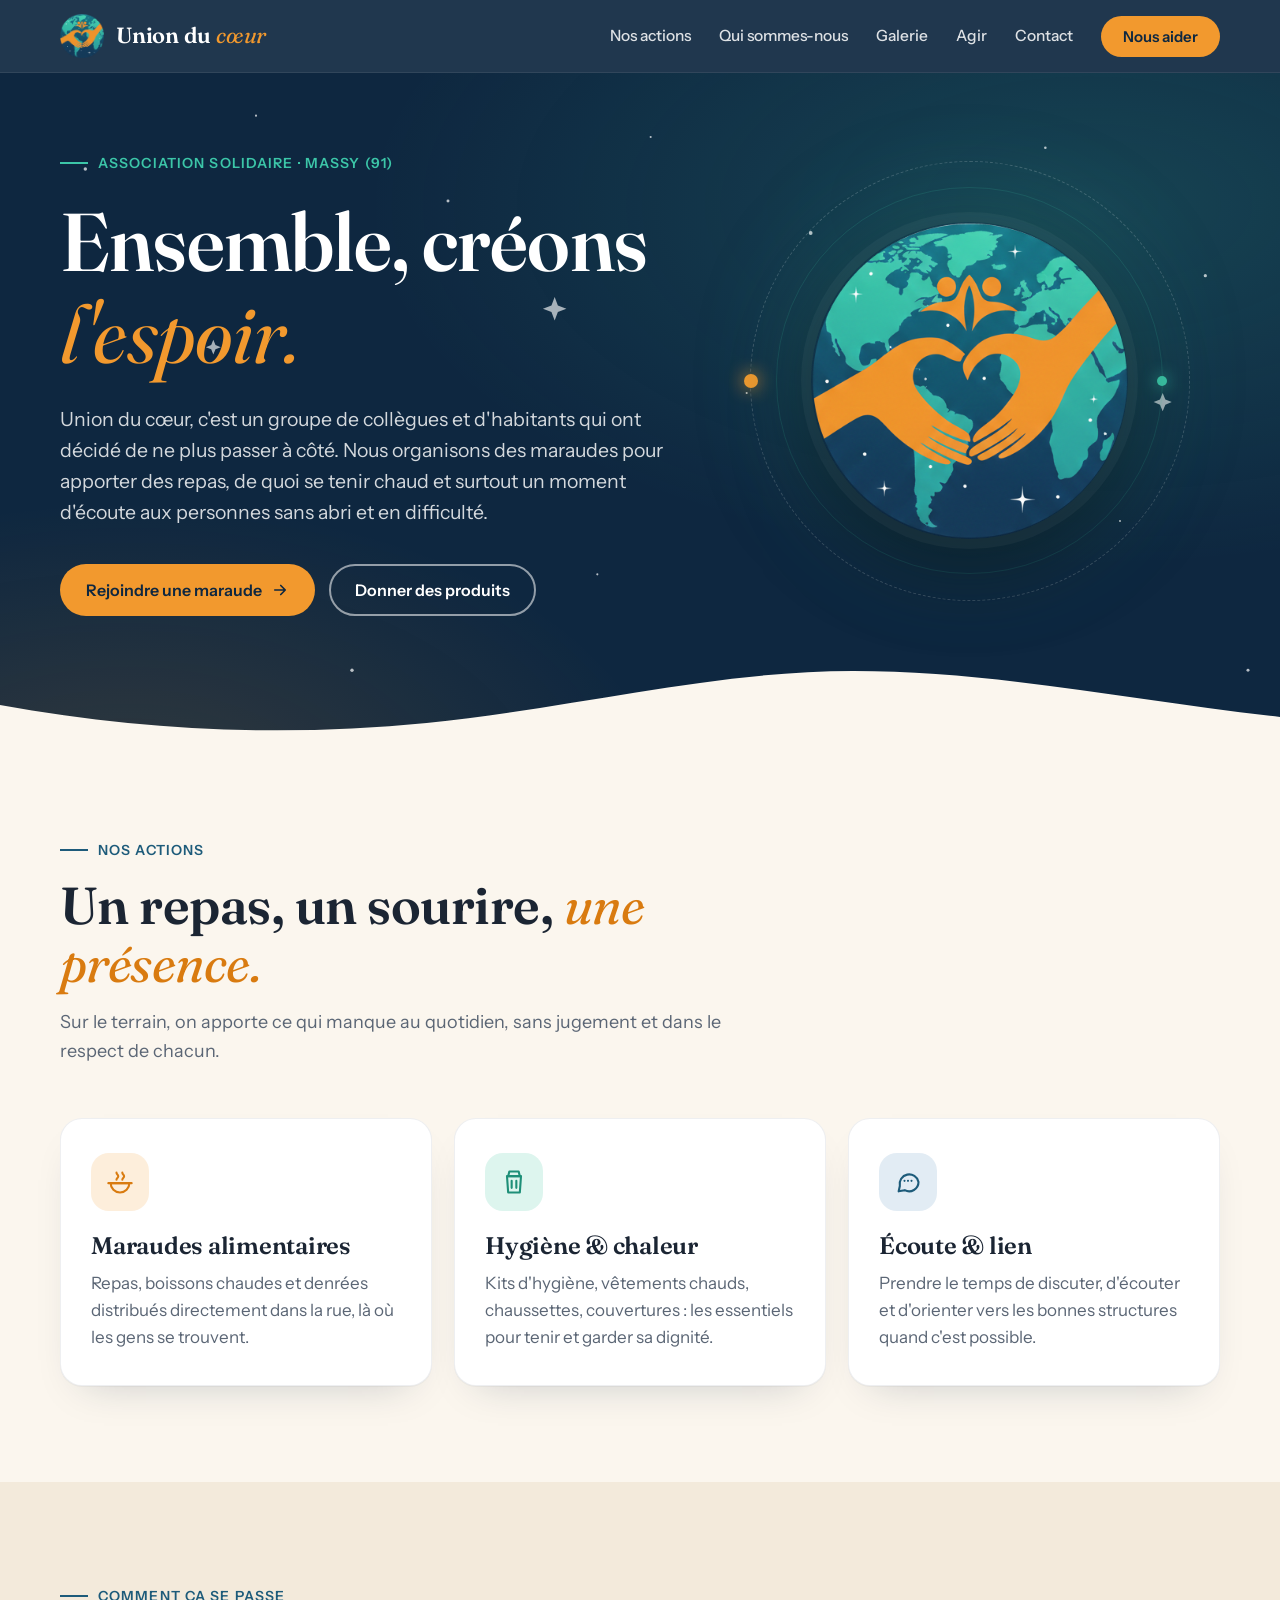
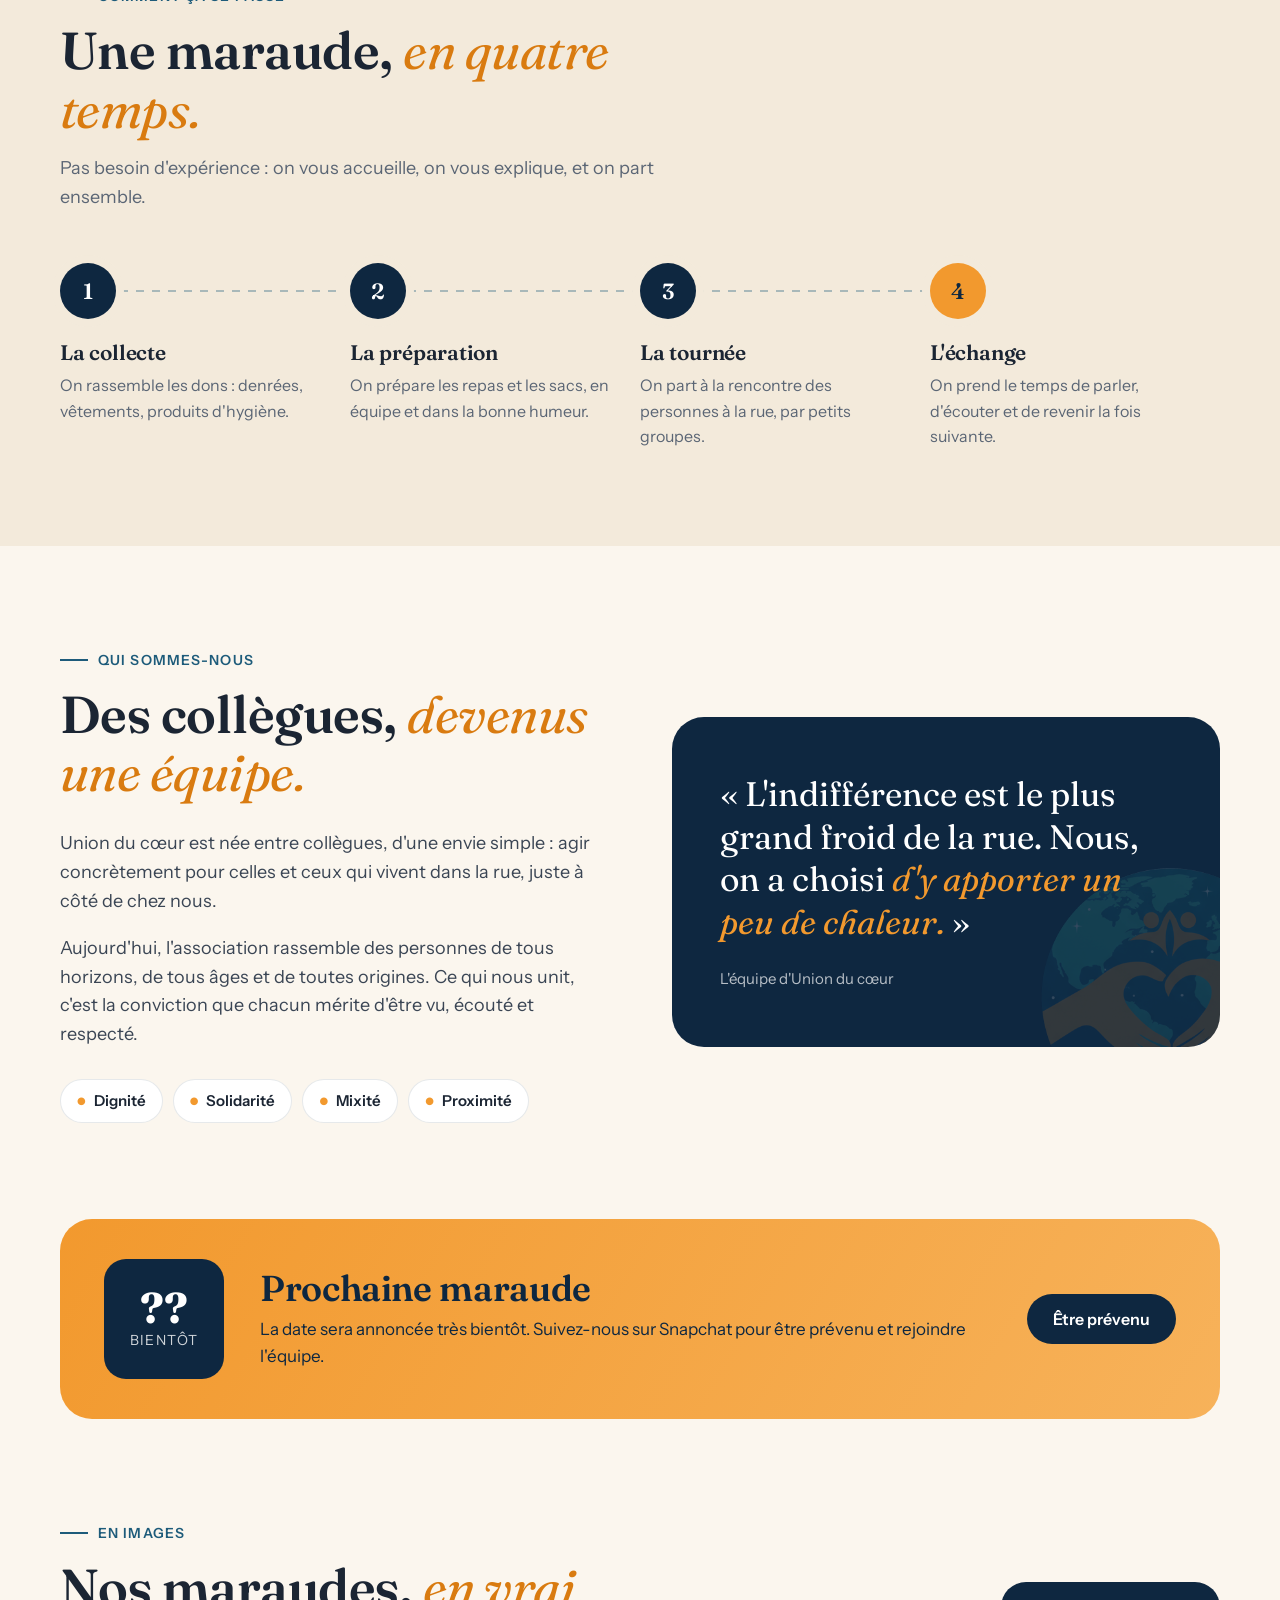
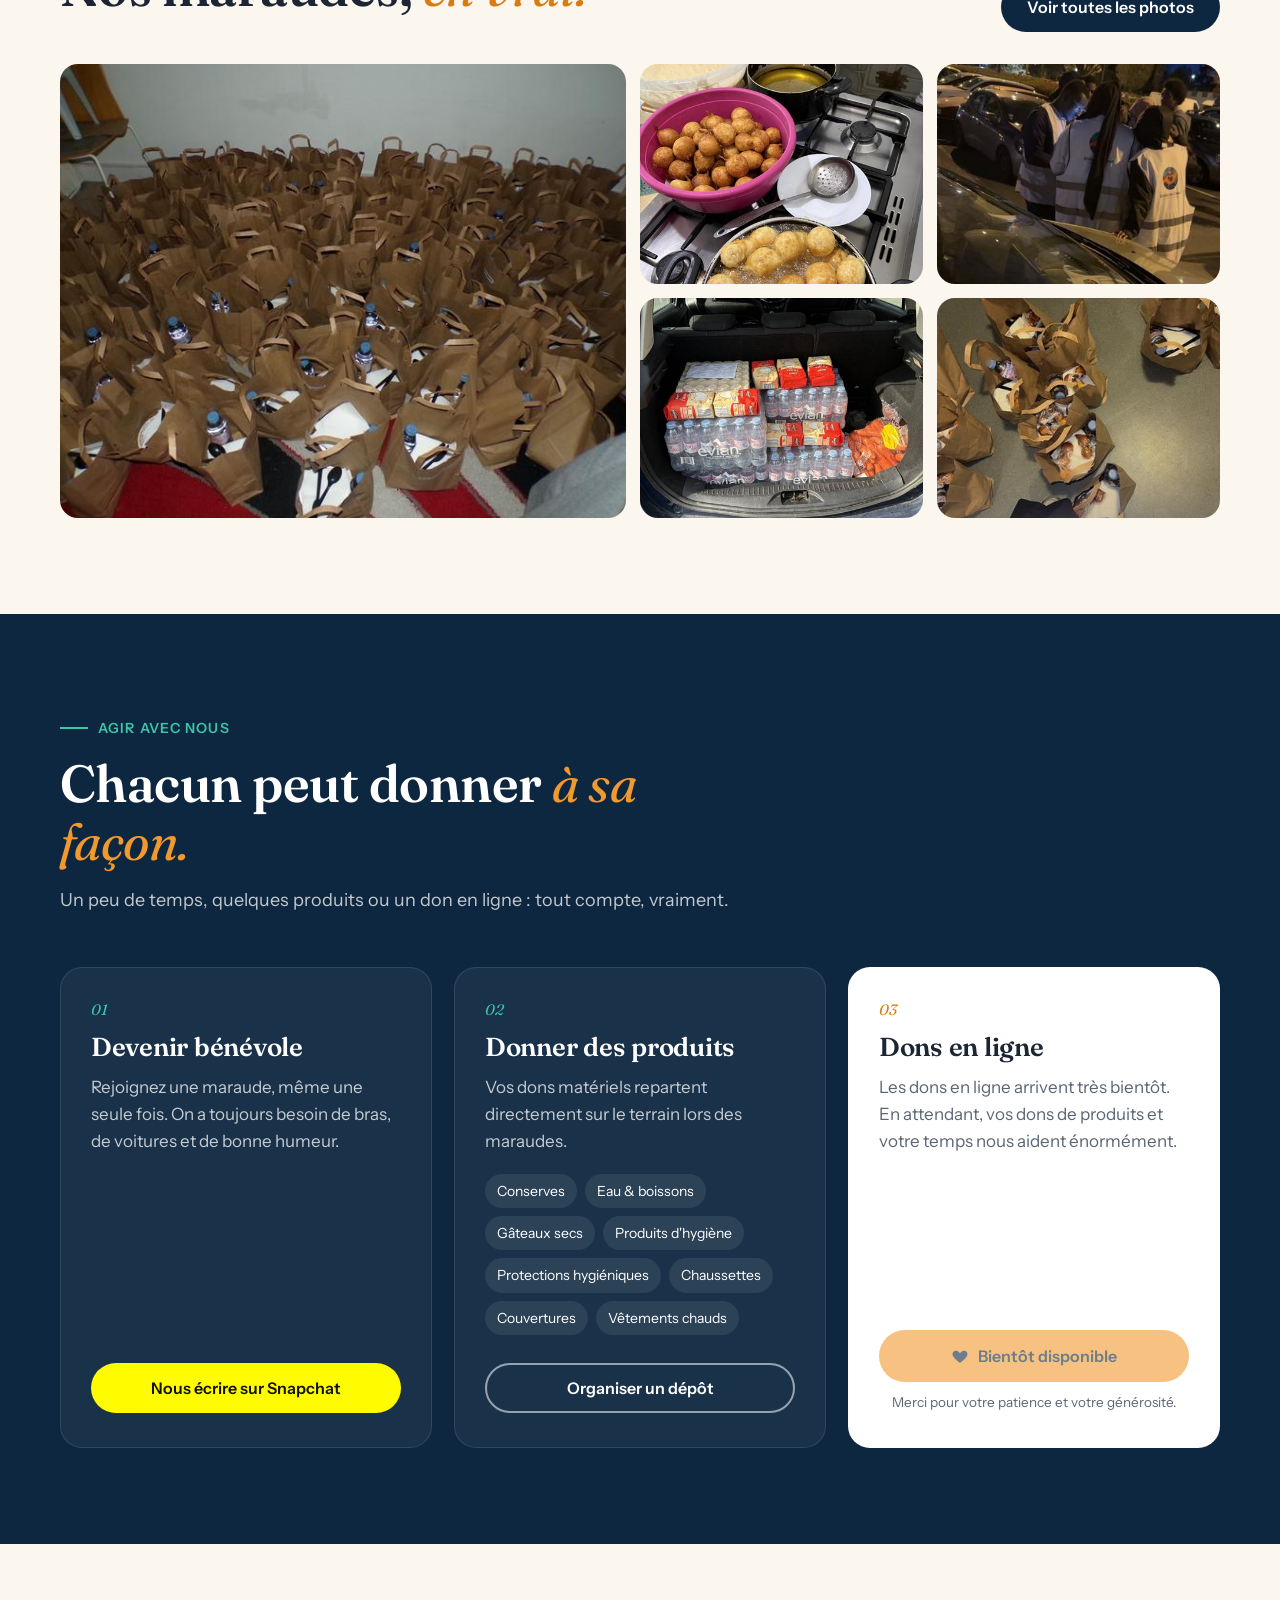
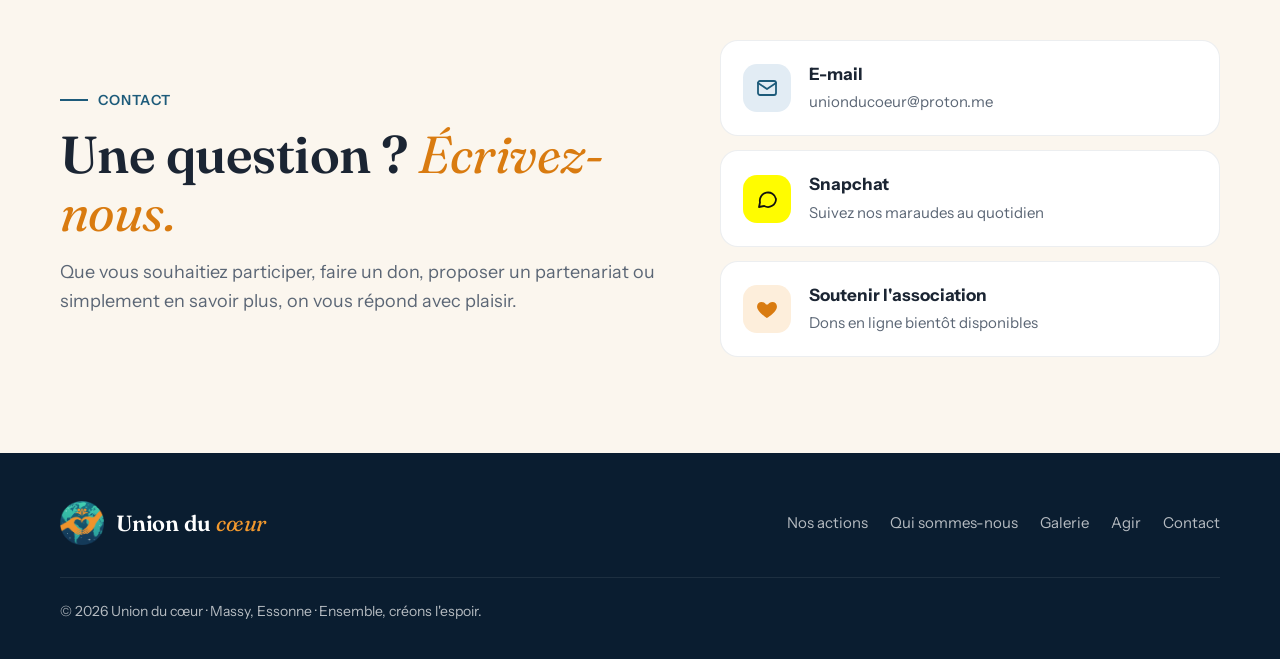
==== commit 43cb325b: "Add files via upload" ====
--- a/index.html
+++ b/index.html
@@ -261,6 +261,21 @@
     .rdv p { font-size: 17px; }
     @media (max-width: 860px) { .rdv { grid-template-columns: 1fr; text-align: left; padding: 32px 26px; gap: 22px; } .rdv .btn { justify-content: center; } }
 
+
+    /* Aperçu galerie */
+    .apercu { padding-top: 0; }
+    .apercu .tete-apercu { display: flex; flex-wrap: wrap; justify-content: space-between; align-items: flex-end; gap: 20px; margin-bottom: 32px; }
+    .apercu .entete-section { margin-bottom: 0; }
+    .mosaique { display: grid; grid-template-columns: 2fr 1fr 1fr; grid-template-rows: 220px 220px; gap: 14px; }
+    .mosaique a { border-radius: 18px; overflow: hidden; display: block; background: var(--papier-2); }
+    .mosaique a:first-child { grid-row: span 2; }
+    .mosaique img { width: 100%; height: 100%; object-fit: cover; transition: transform .4s ease; }
+    .mosaique a:hover img { transform: scale(1.05); }
+    @media (max-width: 760px) {
+      .mosaique { grid-template-columns: 1fr 1fr; grid-template-rows: 200px 140px 140px; }
+      .mosaique a:first-child { grid-column: span 2; grid-row: auto; }
+    }
+
     /* Agir */
     .agir { background: var(--nuit); color: var(--blanc); position: relative; overflow: hidden; }
     .agir .entete-section .surtitre { color: var(--menthe); }
@@ -339,7 +354,7 @@
        PARAMÈTRES À MODIFIER (une seule fois)
        Remplace les 3 liens ci-dessous dans tout le fichier
        avec Ctrl+F / Cmd+F :
-       - TON_PSEUDO_SNAP  → ton pseudo Snapchat
+       - t2a_940  → ton pseudo Snapchat
        - Dons en ligne : à rebrancher (HelloAsso) une fois l'asso déclarée
        - unionducoeur@proton.me (déjà rempli)
        ========================================================= -->
@@ -356,6 +371,7 @@
       <nav class="menu" id="menu" aria-label="Navigation principale">
         <a href="#actions">Nos actions</a>
         <a href="#apropos">Qui sommes-nous</a>
+        <a href="galerie.html">Galerie</a>
         <a href="#agir">Agir</a>
         <a href="#contact">Contact</a>
         <a class="btn btn-orange" href="#agir">Nous aider</a>
@@ -530,6 +546,26 @@
       </div>
     </section>
 
+    <!-- ================= GALERIE (aperçu) ================= -->
+    <section class="apercu">
+      <div class="wrap">
+        <div class="tete-apercu apparait">
+          <div class="entete-section">
+            <span class="surtitre">En images</span>
+            <h2>Nos maraudes, <em>en vrai.</em></h2>
+          </div>
+          <a class="btn btn-nuit" href="galerie.html">Voir toutes les photos</a>
+        </div>
+        <div class="mosaique apparait">
+          <a href="galerie.html" aria-label="Voir la galerie"><img src="photos/sacs-1-mini.jpg" alt="Les sacs repas préparés par l'équipe" loading="lazy"></a>
+          <a href="galerie.html" aria-label="Voir la galerie"><img src="photos/beignets-mini.jpg" alt="Préparation des beignets maison" loading="lazy"></a>
+          <a href="galerie.html" aria-label="Voir la galerie"><img style="object-position:center 25%" src="photos/maraude-massy-mini.jpg" alt="L'équipe sur le terrain à Massy" loading="lazy"></a>
+          <a href="galerie.html" aria-label="Voir la galerie"><img src="photos/courses-1-mini.jpg" alt="Les courses pour la maraude" loading="lazy"></a>
+          <a href="galerie.html" aria-label="Voir la galerie"><img src="photos/sacs-depart-mini.jpg" alt="Sacs prêts pour le départ" loading="lazy"></a>
+        </div>
+      </div>
+    </section>
+
     <!-- ================= AGIR ================= -->
     <section class="agir" id="agir">
       <div class="wrap">
@@ -545,7 +581,7 @@
             <h3>Devenir bénévole</h3>
             <p>Rejoignez une maraude, même une seule fois. On a toujours besoin de bras, de voitures et de bonne humeur.</p>
             <div class="bas">
-              <a class="btn btn-snap" href="https://www.snapchat.com/add/TON_PSEUDO_SNAP" target="_blank" rel="noopener" data-lien="snap">Nous écrire sur Snapchat</a>
+              <a class="btn btn-snap" href="https://www.snapchat.com/add/t2a_940" target="_blank" rel="noopener" data-lien="snap">Nous écrire sur Snapchat</a>
             </div>
           </div>
 
@@ -600,7 +636,7 @@
             </span>
             <span><b>E-mail</b><small>unionducoeur@proton.me</small></span>
           </a>
-          <a class="canal" href="https://www.snapchat.com/add/TON_PSEUDO_SNAP" target="_blank" rel="noopener" data-lien="snap">
+          <a class="canal" href="https://www.snapchat.com/add/t2a_940" target="_blank" rel="noopener" data-lien="snap">
             <span class="ic" style="background:#fffc00;color:#111">
               <svg viewBox="0 0 24 24" fill="none" stroke="currentColor" stroke-width="1.8" stroke-linecap="round" stroke-linejoin="round"><path d="M21 12a8 8 0 0 1-11.8 7L4 20l1-4.6A8 8 0 1 1 21 12z"/></svg>
             </span>
@@ -626,6 +662,7 @@
       <nav aria-label="Liens du pied de page">
         <a href="#actions">Nos actions</a>
         <a href="#apropos">Qui sommes-nous</a>
+        <a href="galerie.html">Galerie</a>
         <a href="#agir">Agir</a>
         <a href="#contact">Contact</a>
       </nav>
@@ -651,24 +688,6 @@
     // Année automatique dans le pied de page
     document.getElementById('annee').textContent = new Date().getFullYear();
 
-    // Si un lien n'a pas encore été rempli, on affiche un petit message au lieu d'une page cassée
-    const toast = document.querySelector('.toast');
-    let minuteur;
-    document.querySelectorAll('[data-lien]').forEach(lien => {
-      const href = lien.getAttribute('href');
-      if (href.includes('t2a_940')) {
-        lien.addEventListener('click', e => {
-          e.preventDefault();
-          toast.textContent = lien.dataset.lien === 'paypal'
-            ? 'Le lien de don arrive très bientôt. Merci pour votre générosité !'
-            : 'Notre Snapchat arrive très bientôt !';
-          toast.classList.add('visible');
-          clearTimeout(minuteur);
-          minuteur = setTimeout(() => toast.classList.remove('visible'), 3200);
-        });
-      }
-    });
-
     // Apparition douce des blocs au défilement
     const elements = document.querySelectorAll('.apparait');
     if ('IntersectionObserver' in window) {
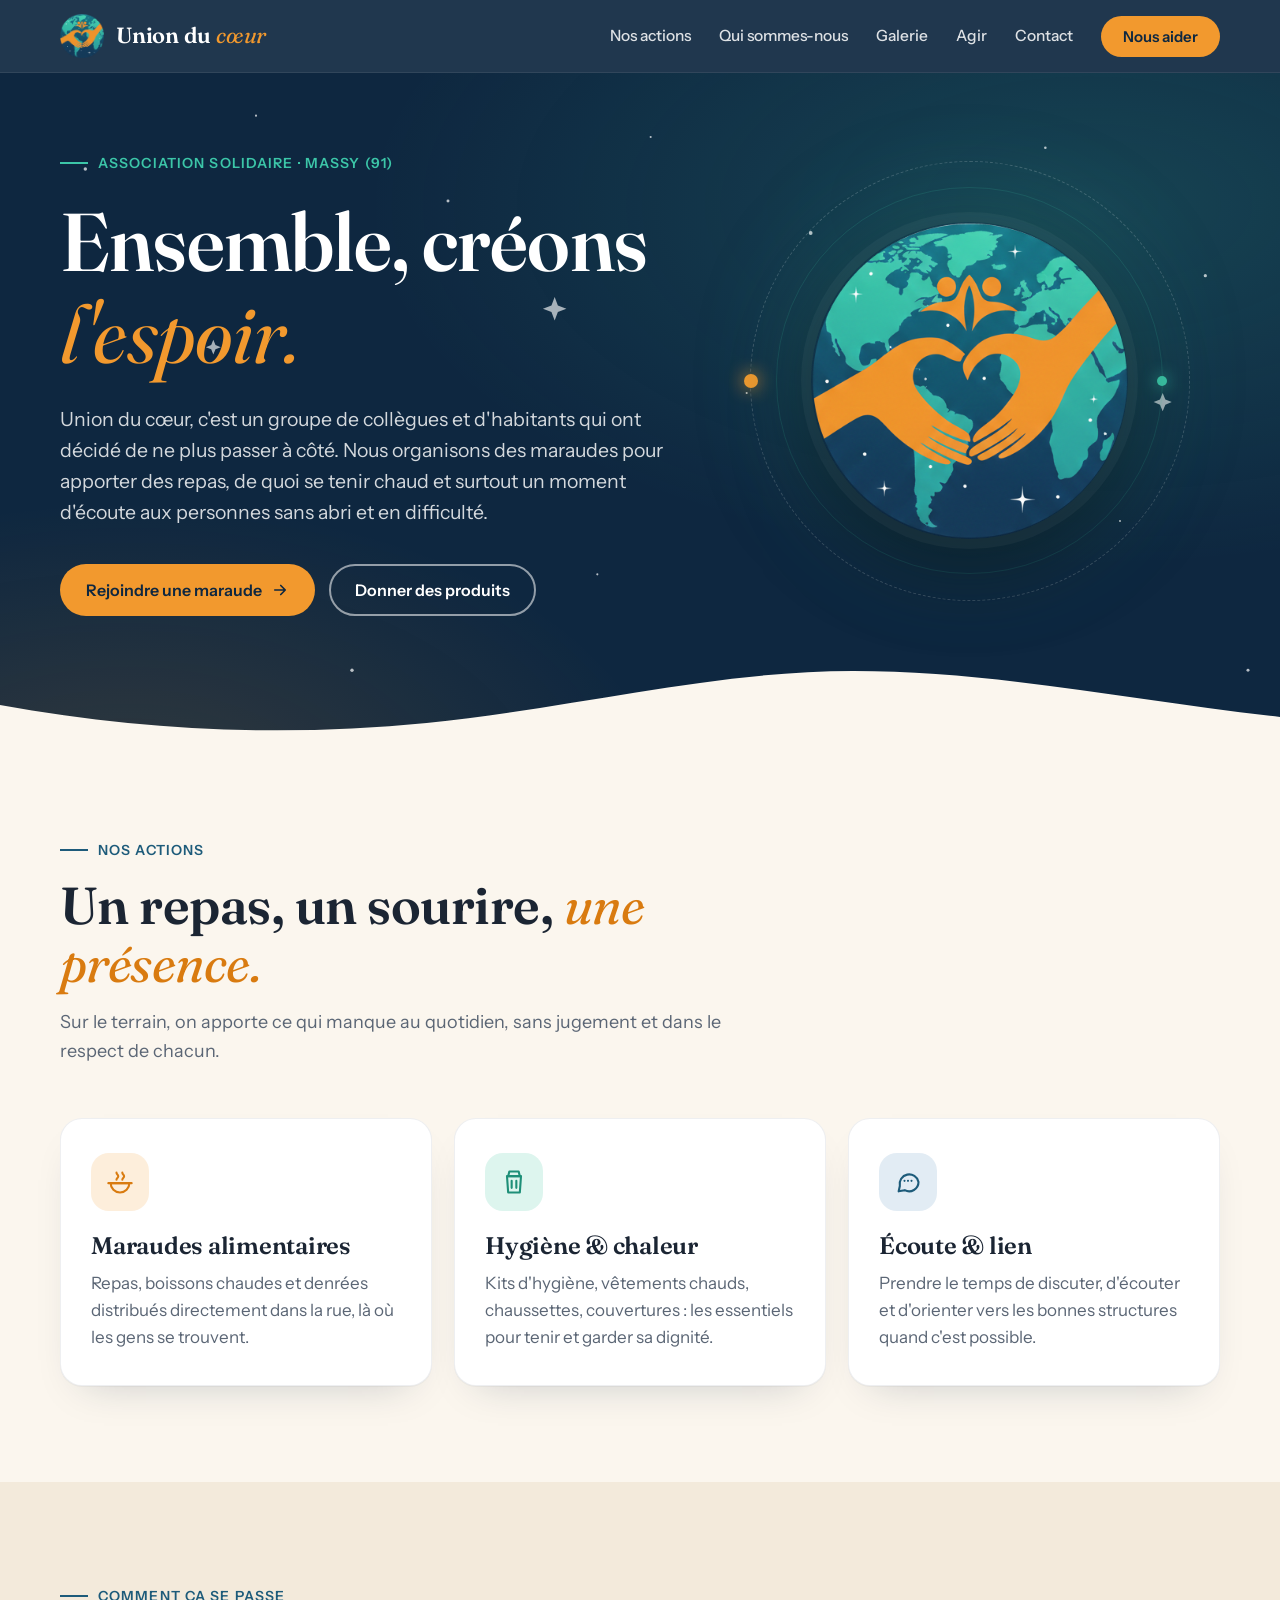
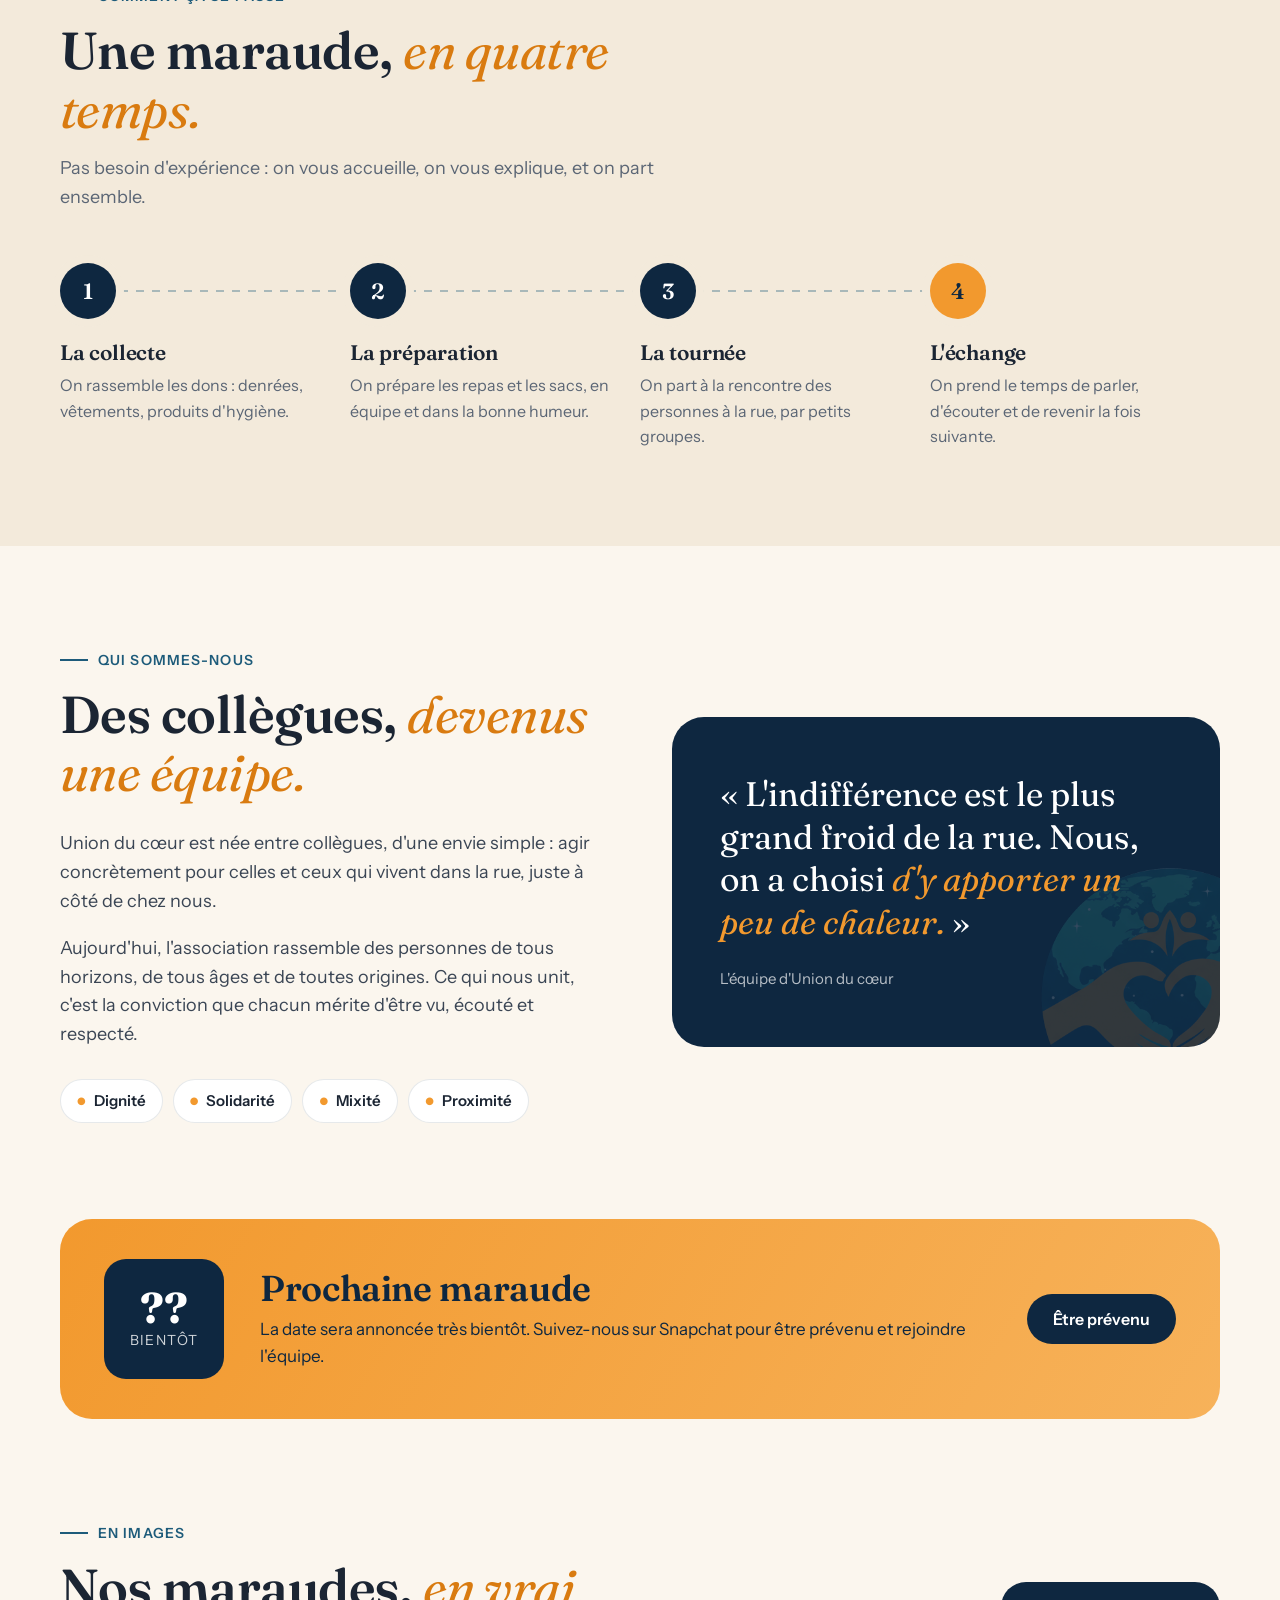
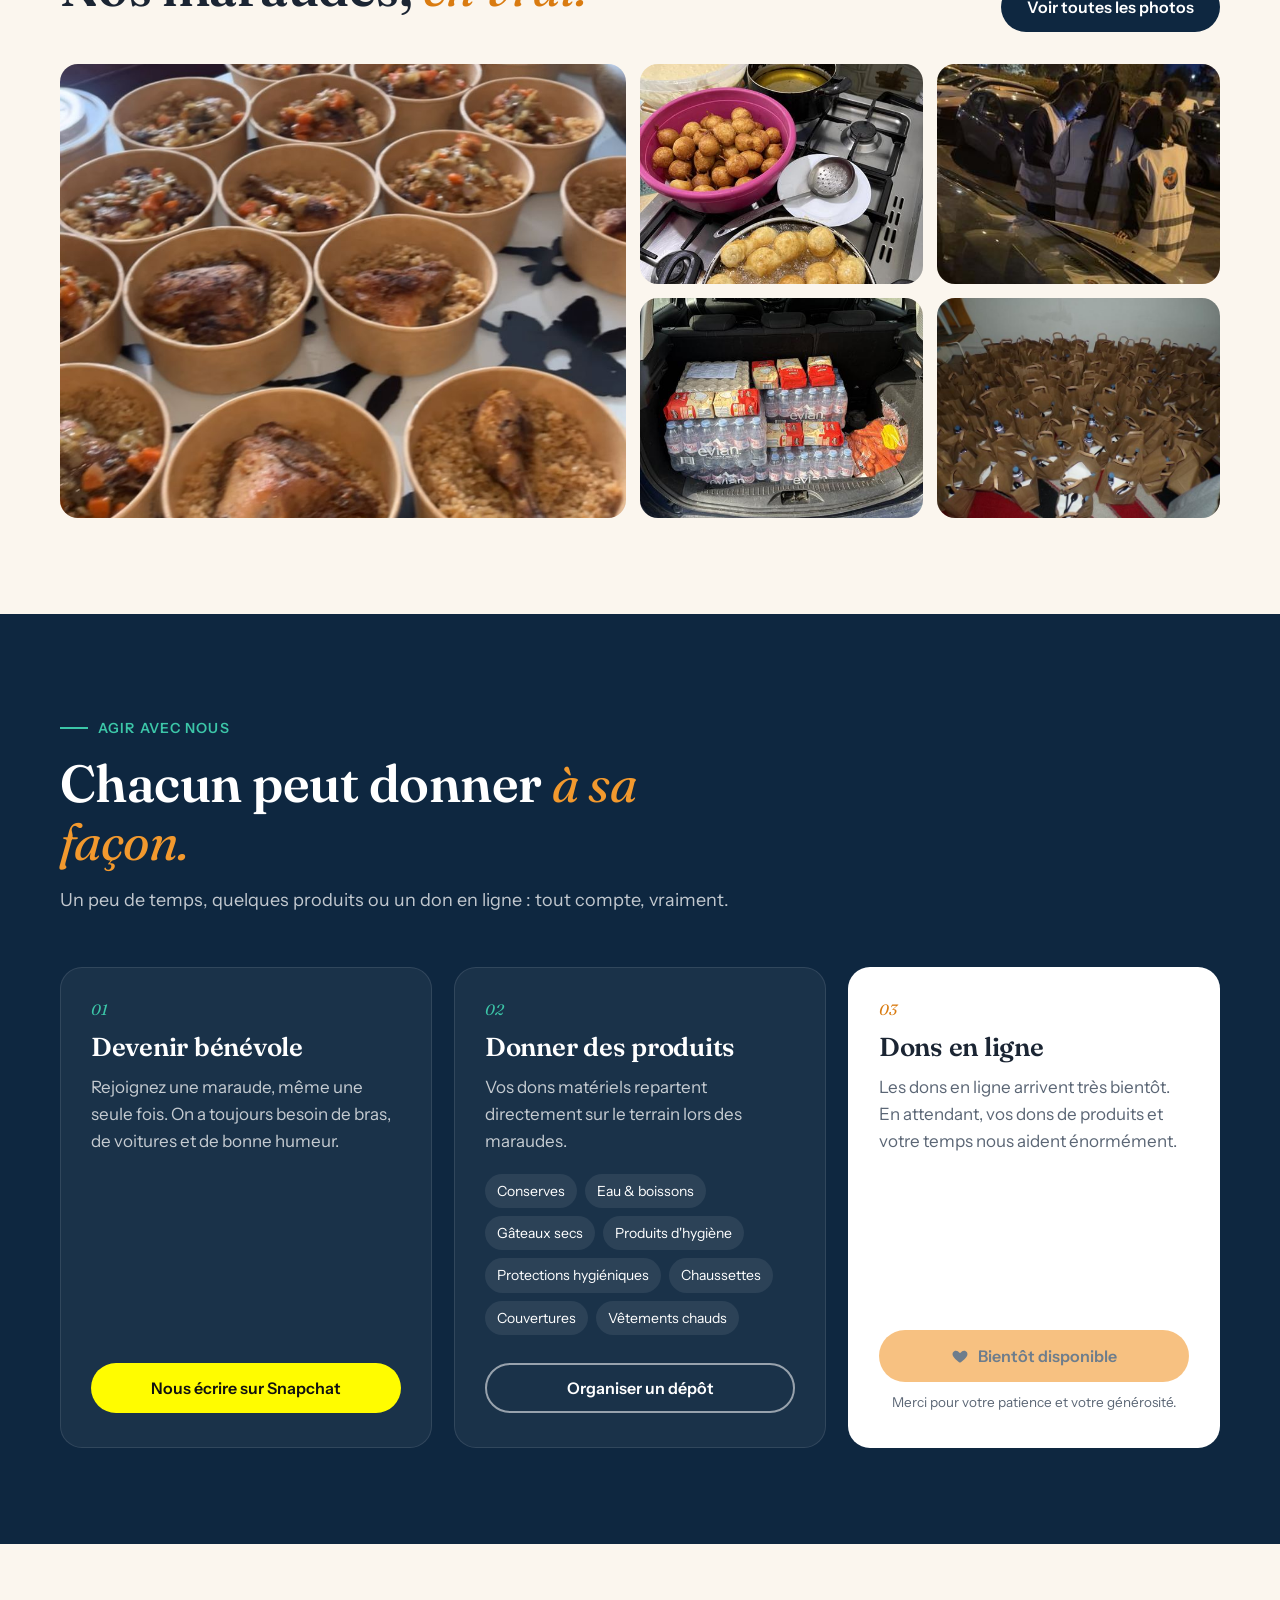
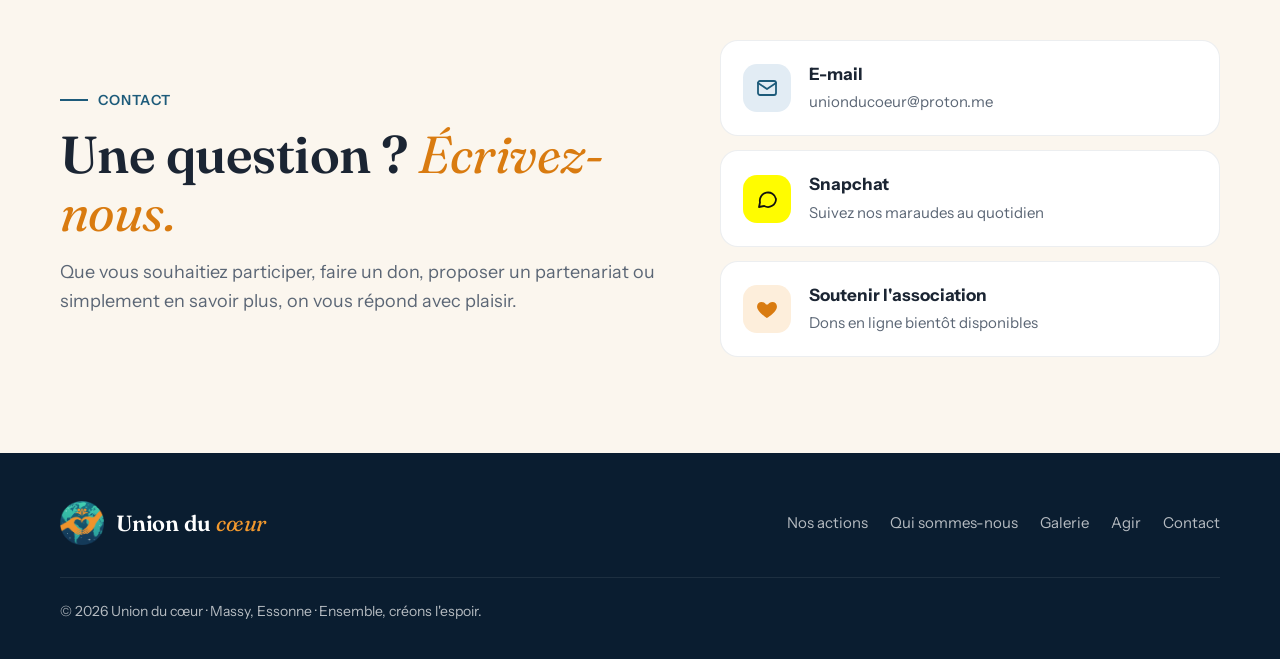
==== commit fa100658: "Add files via upload" ====
--- a/index.html
+++ b/index.html
@@ -557,11 +557,11 @@
           <a class="btn btn-nuit" href="galerie.html">Voir toutes les photos</a>
         </div>
         <div class="mosaique apparait">
-          <a href="galerie.html" aria-label="Voir la galerie"><img src="photos/sacs-1-mini.jpg" alt="Les sacs repas préparés par l'équipe" loading="lazy"></a>
+          <a href="galerie.html" aria-label="Voir la galerie"><img src="photos/plats.jpg" alt="Les repas maison préparés par l'équipe" loading="lazy"></a>
           <a href="galerie.html" aria-label="Voir la galerie"><img src="photos/beignets-mini.jpg" alt="Préparation des beignets maison" loading="lazy"></a>
           <a href="galerie.html" aria-label="Voir la galerie"><img style="object-position:center 25%" src="photos/maraude-massy-mini.jpg" alt="L'équipe sur le terrain à Massy" loading="lazy"></a>
           <a href="galerie.html" aria-label="Voir la galerie"><img src="photos/courses-1-mini.jpg" alt="Les courses pour la maraude" loading="lazy"></a>
-          <a href="galerie.html" aria-label="Voir la galerie"><img src="photos/sacs-depart-mini.jpg" alt="Sacs prêts pour le départ" loading="lazy"></a>
+          <a href="galerie.html" aria-label="Voir la galerie"><img src="photos/sacs-1-mini.jpg" alt="Les sacs repas prêts à partir" loading="lazy"></a>
         </div>
       </div>
     </section>
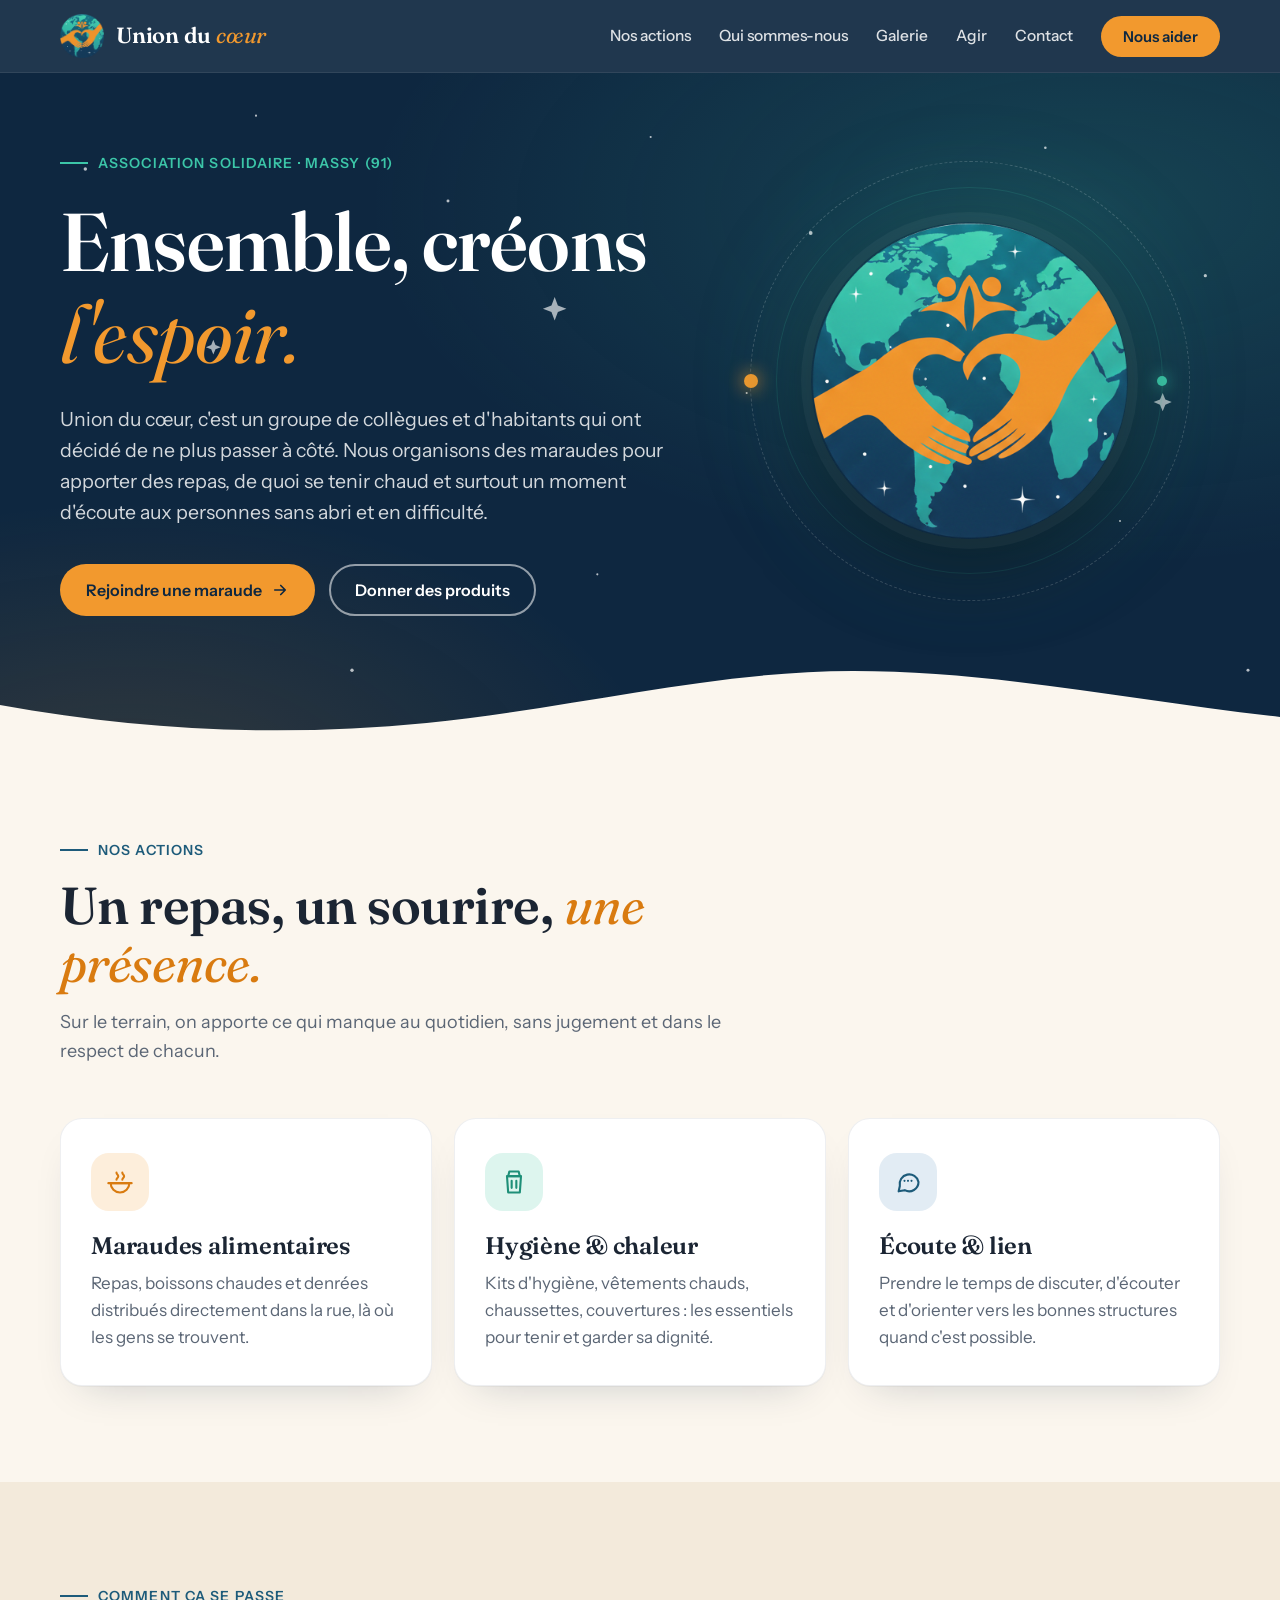
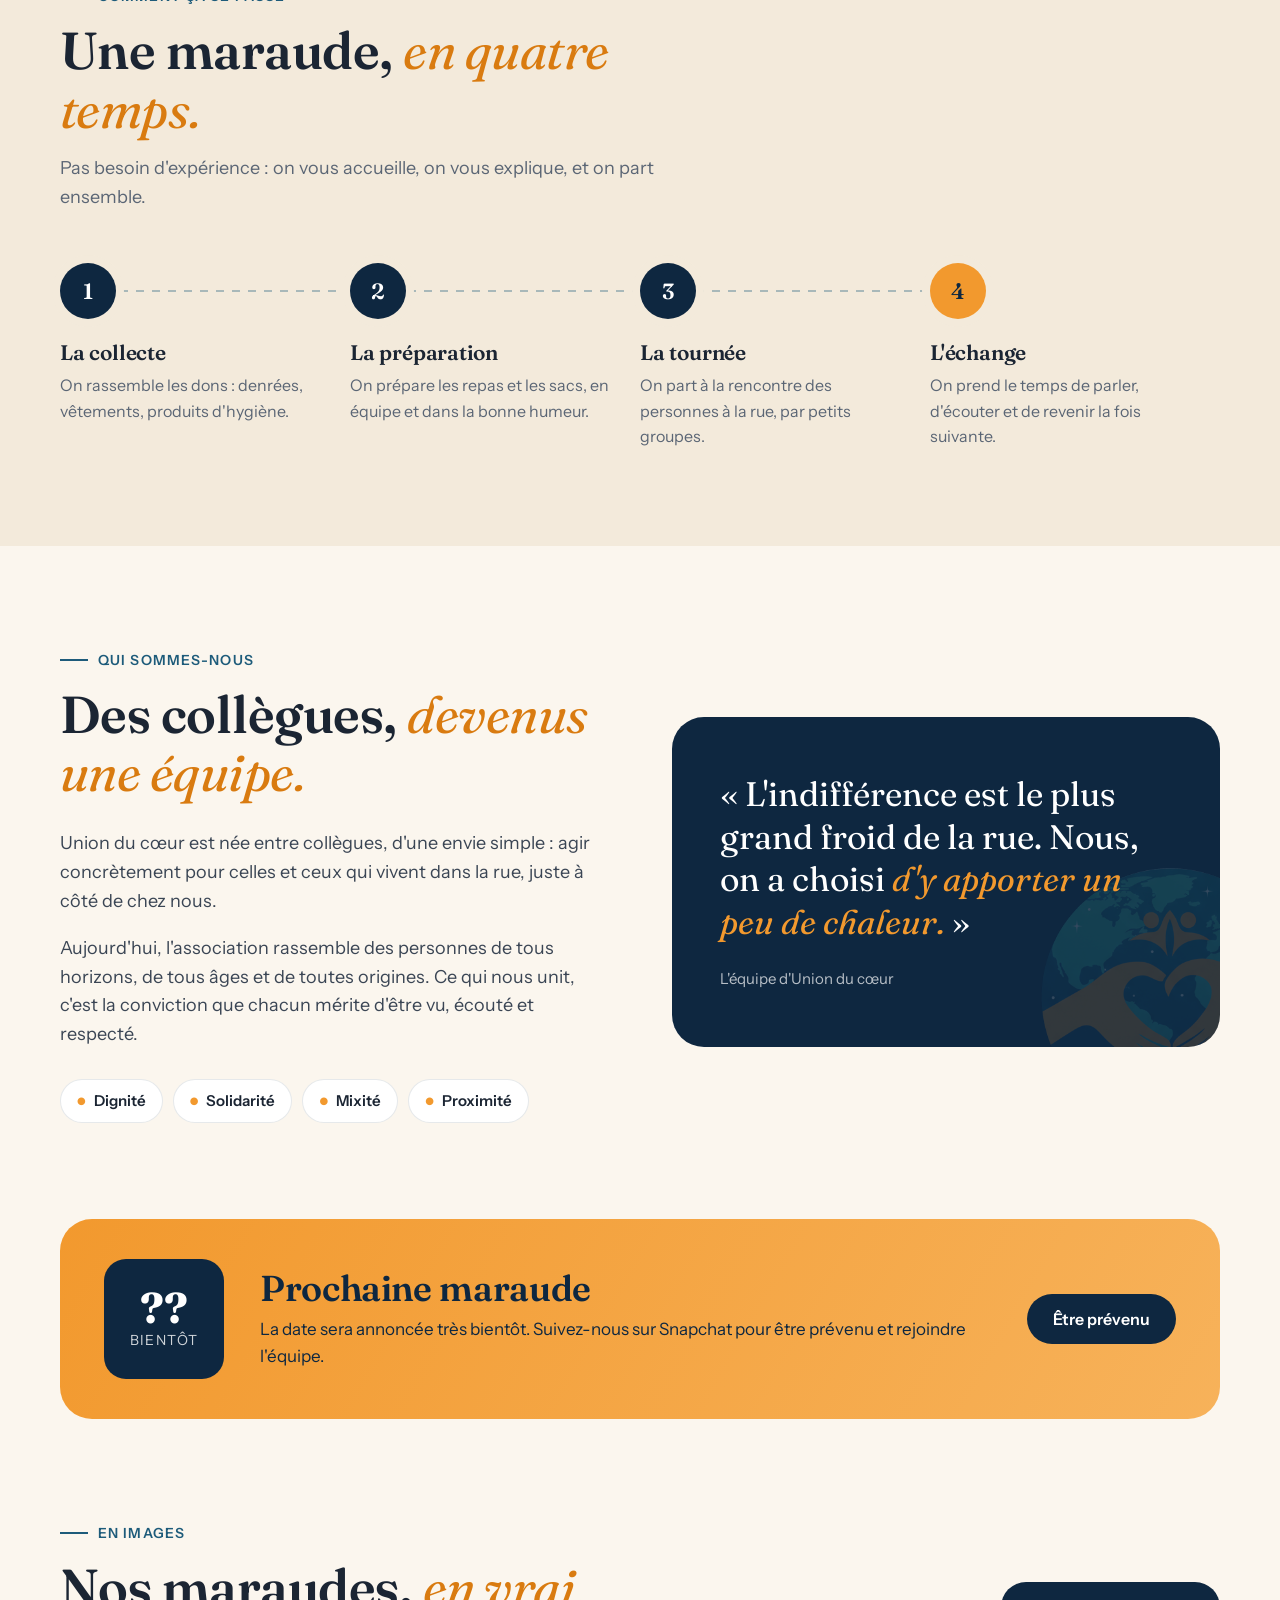
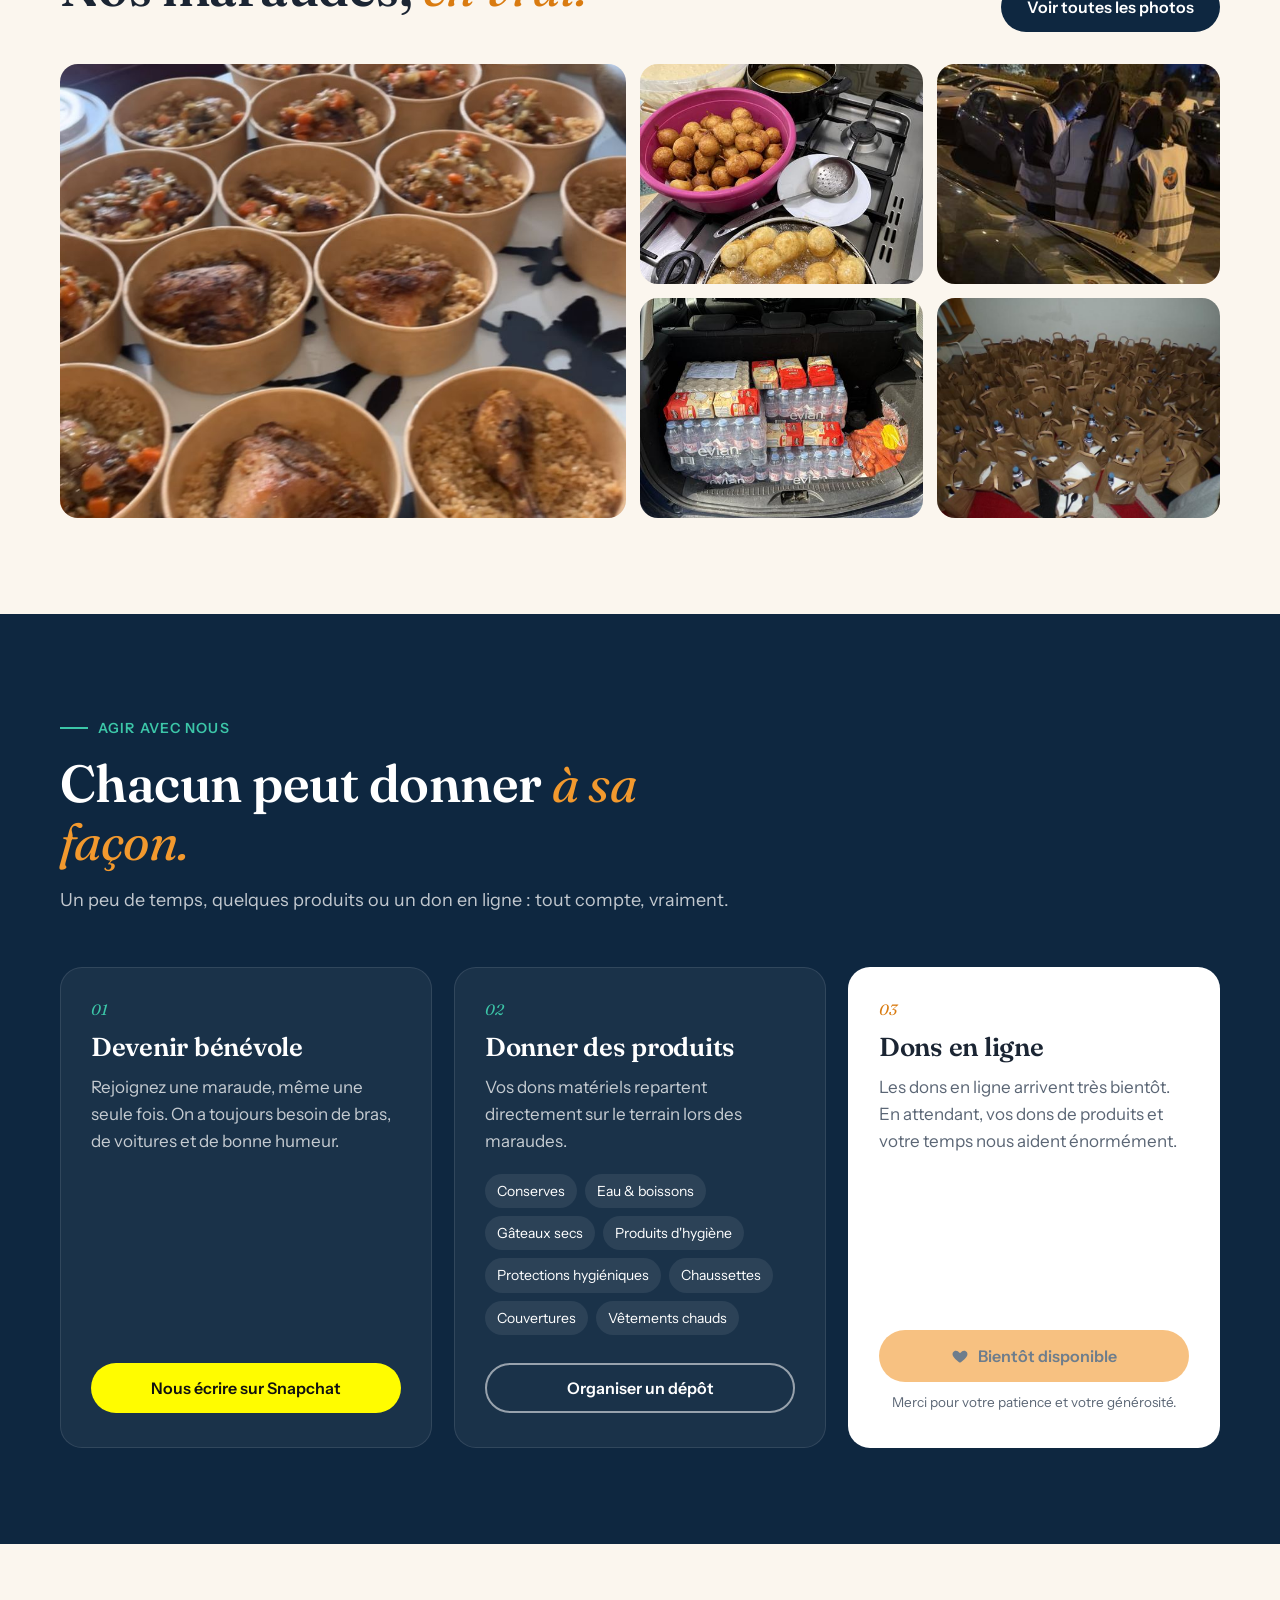
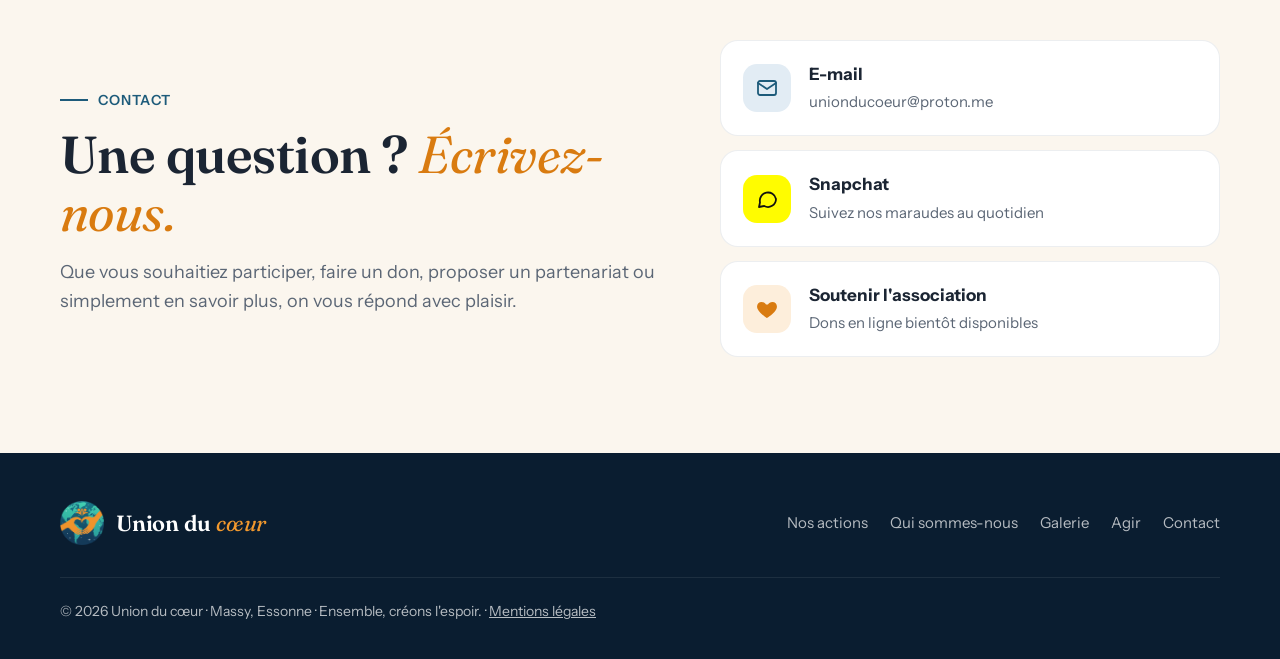
==== commit f7210743: "Add files via upload" ====
--- a/index.html
+++ b/index.html
@@ -666,7 +666,7 @@
         <a href="#agir">Agir</a>
         <a href="#contact">Contact</a>
       </nav>
-      <div class="bas">© <span id="annee">2026</span> Union du cœur · Massy, Essonne · Ensemble, créons l'espoir.</div>
+      <div class="bas">© <span id="annee">2026</span> Union du cœur · Massy, Essonne · Ensemble, créons l'espoir. · <a href="mentions-legales.html">Mentions légales</a></div>
     </div>
   </footer>
 
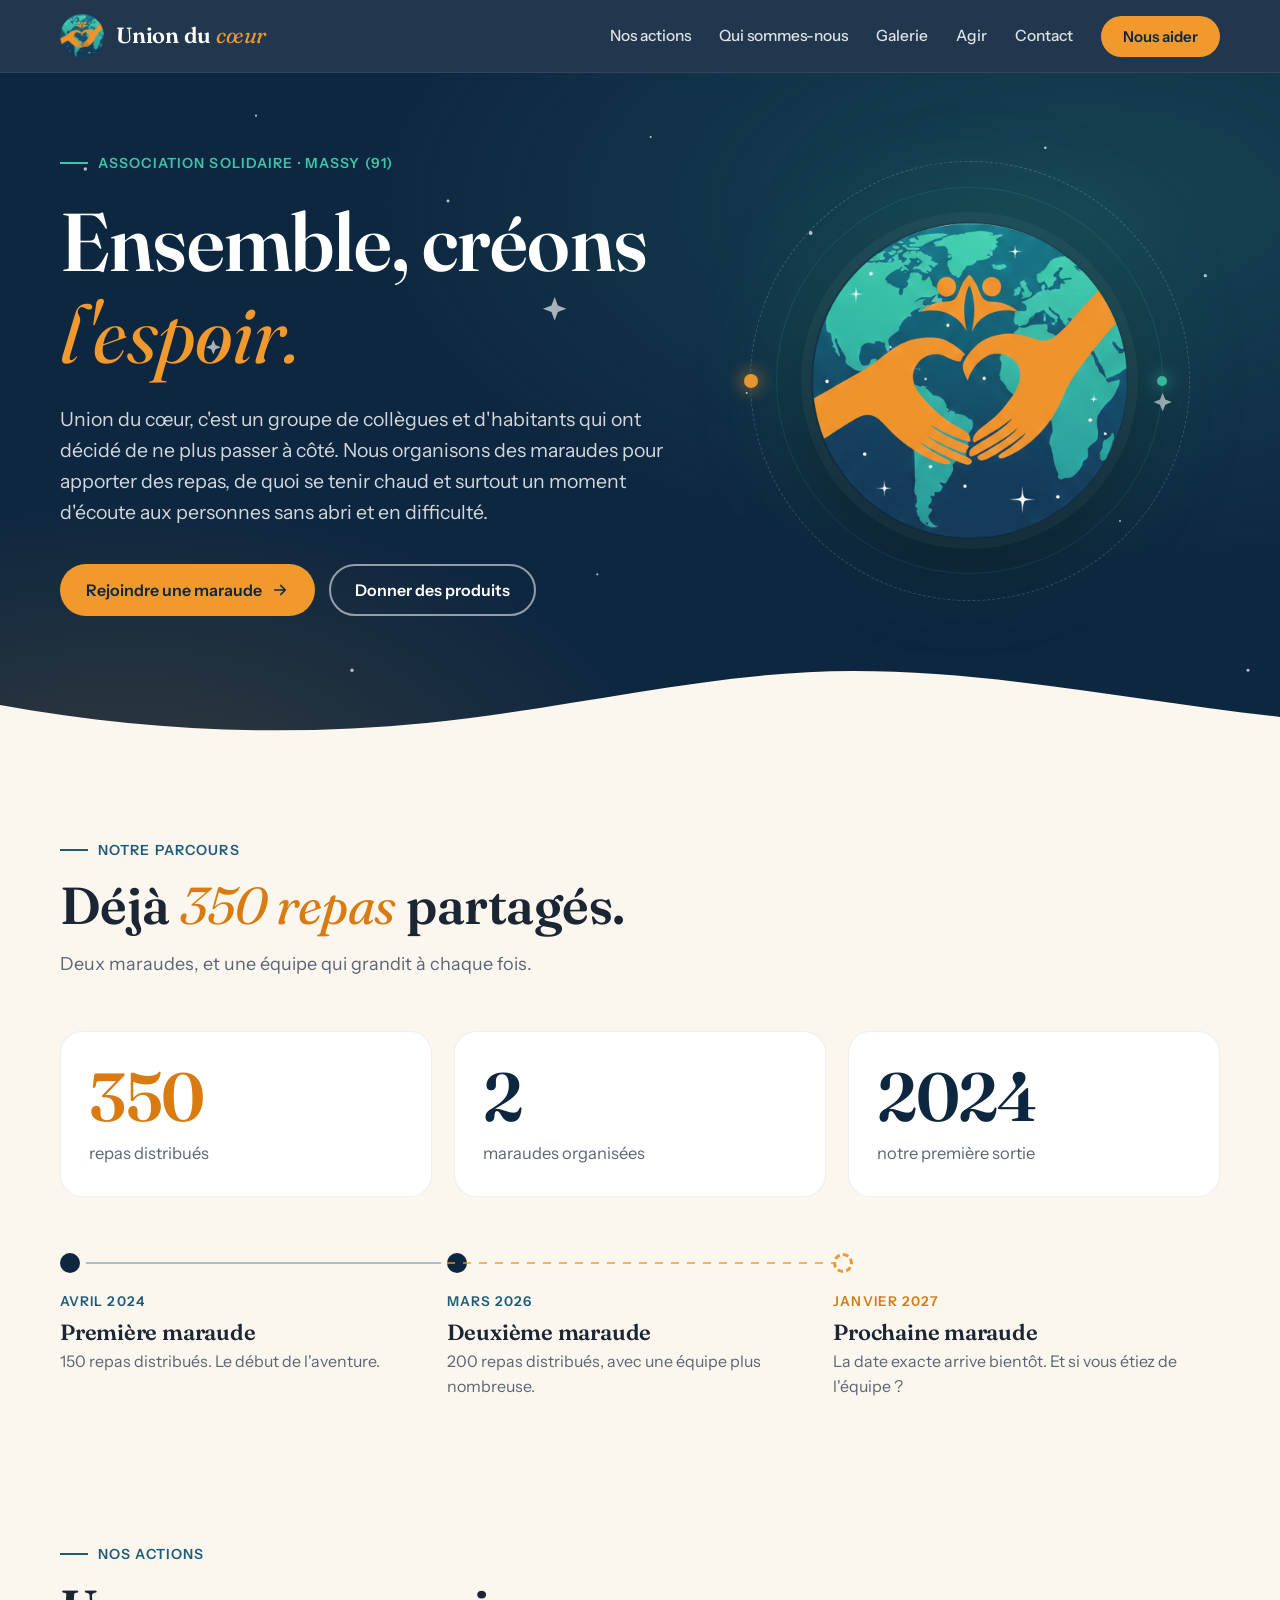
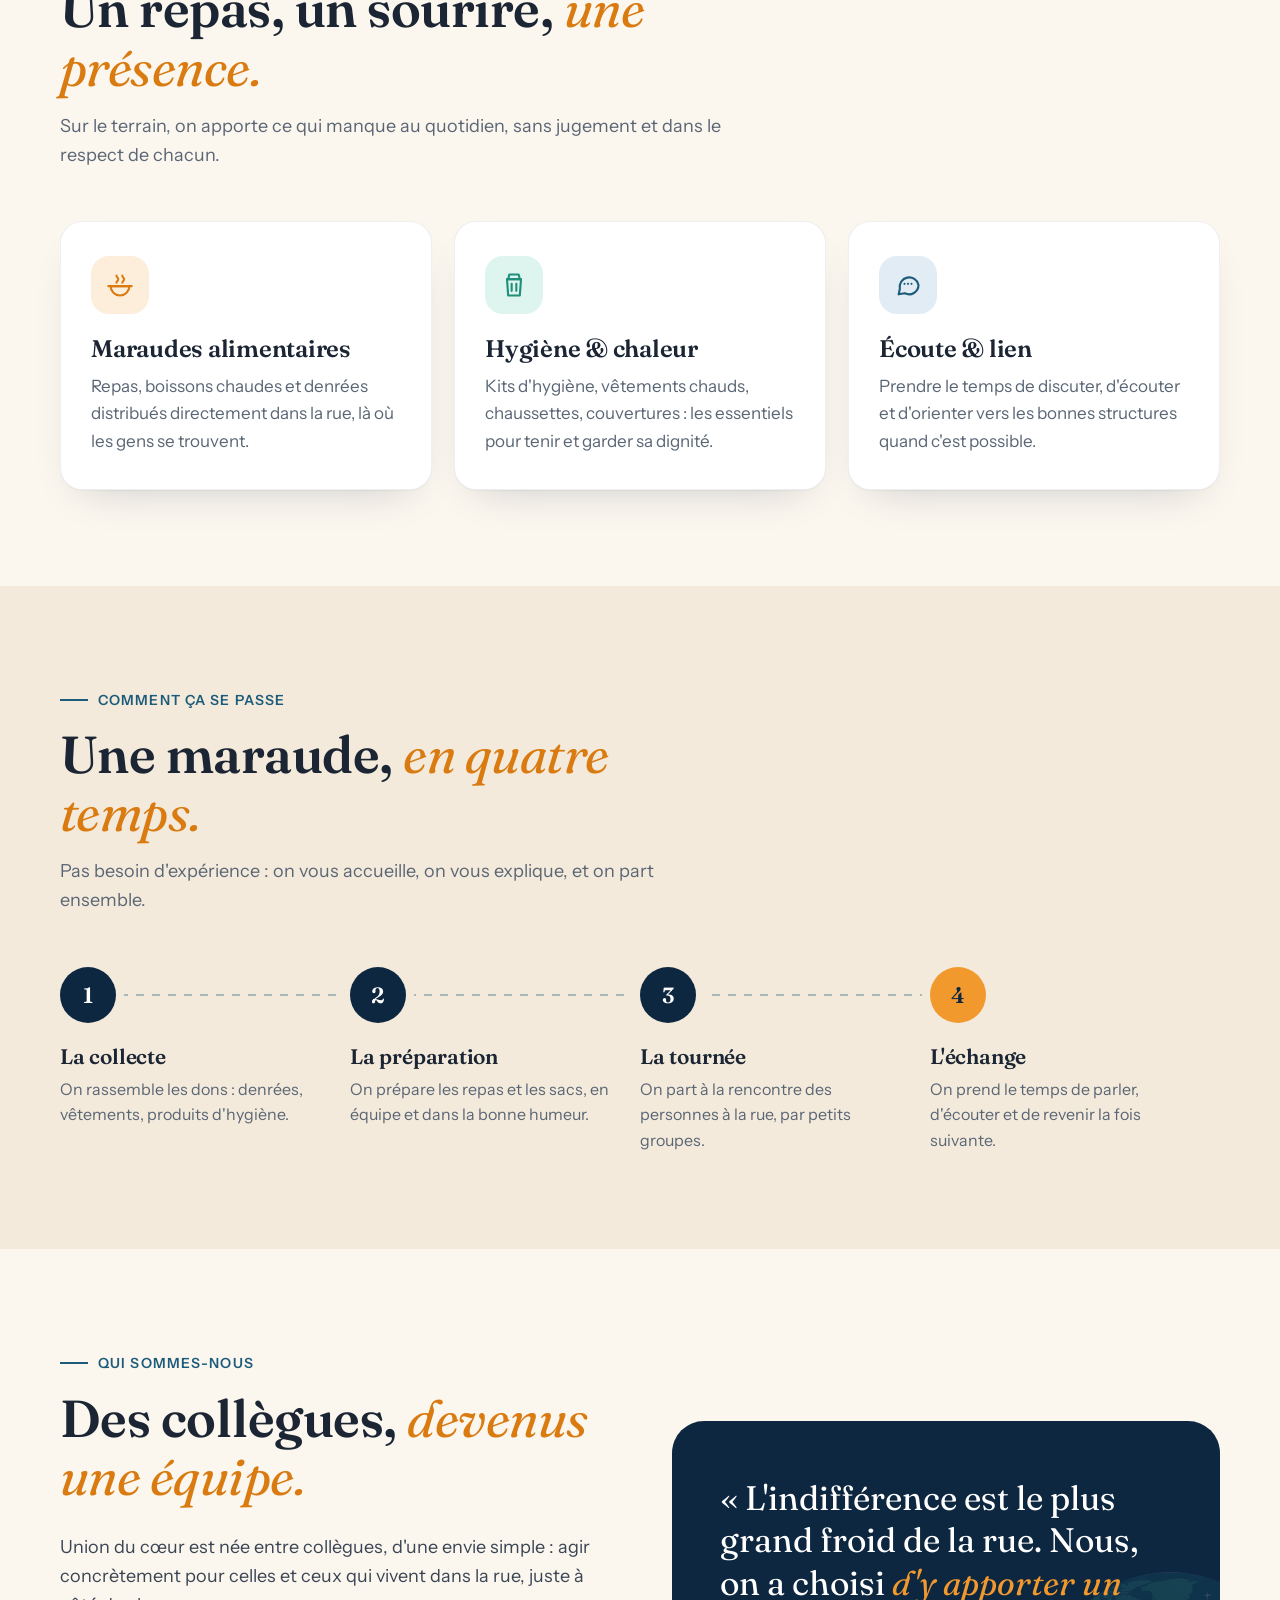
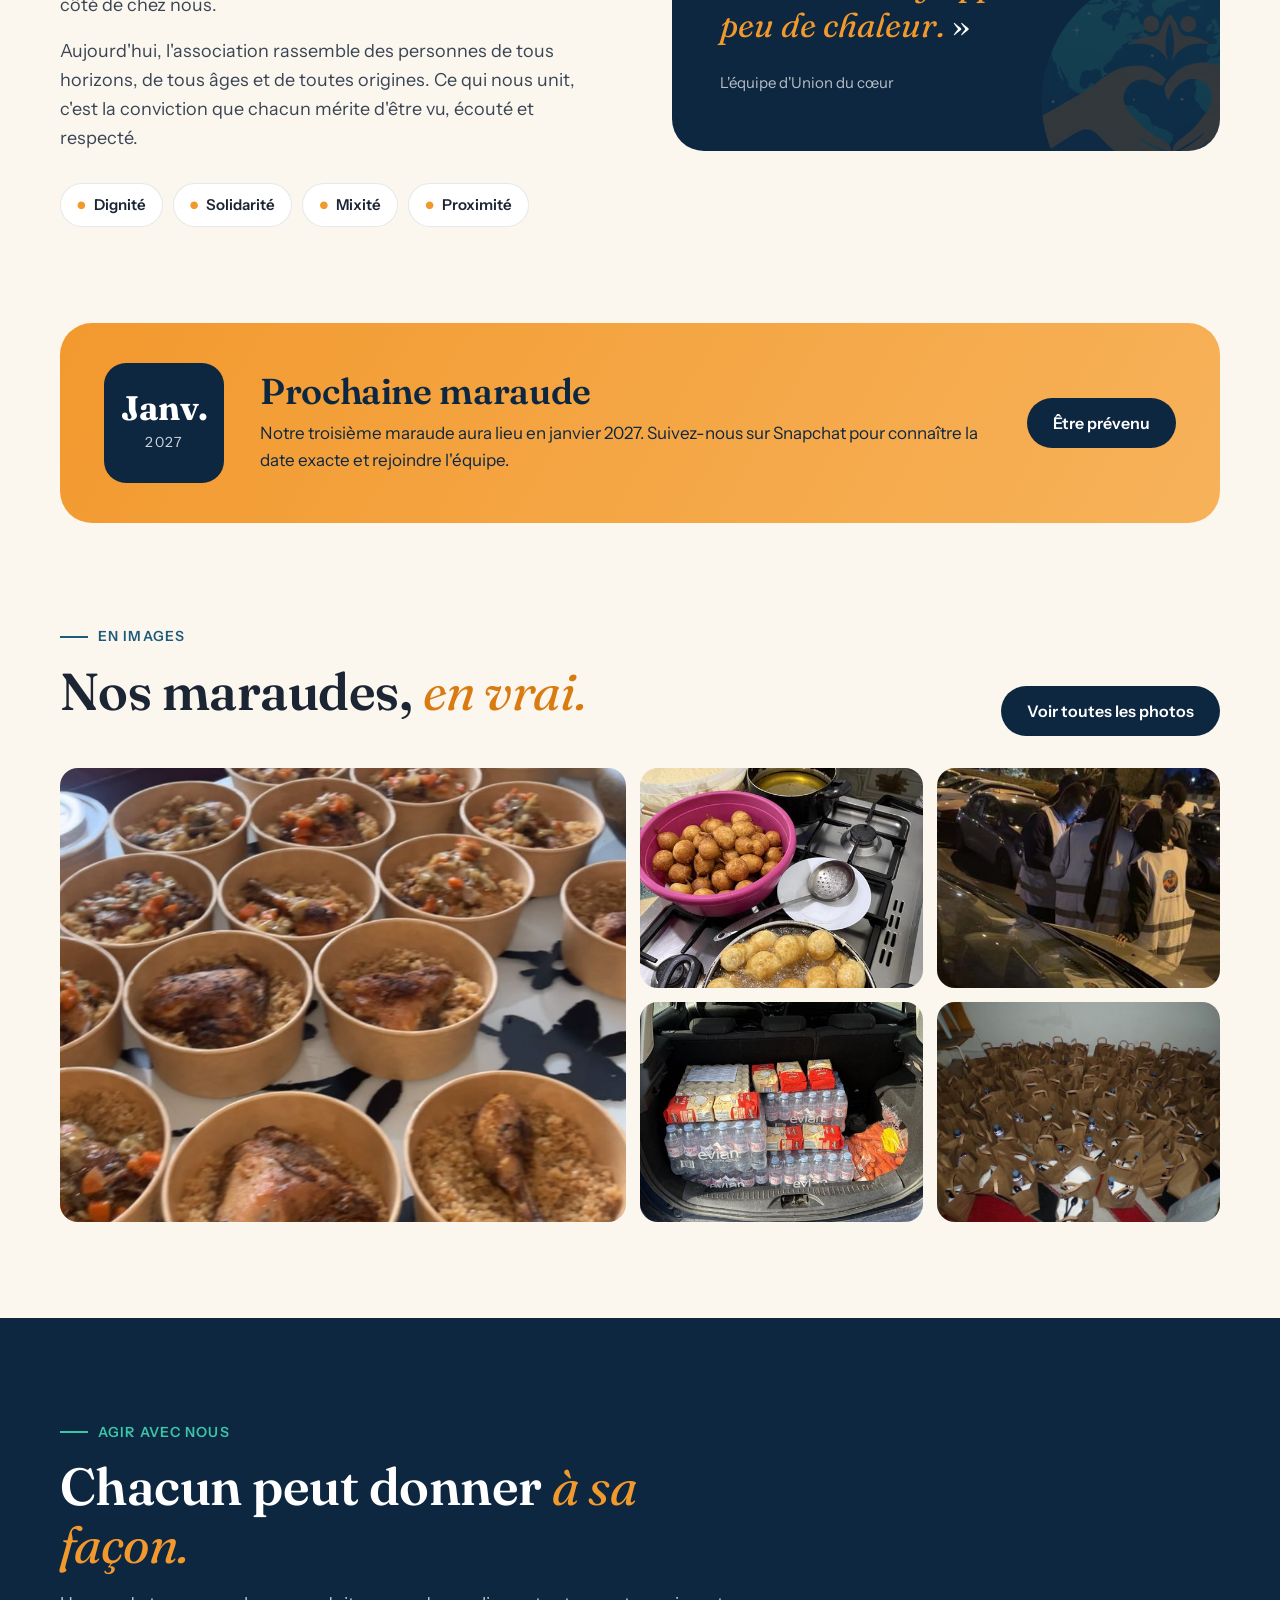
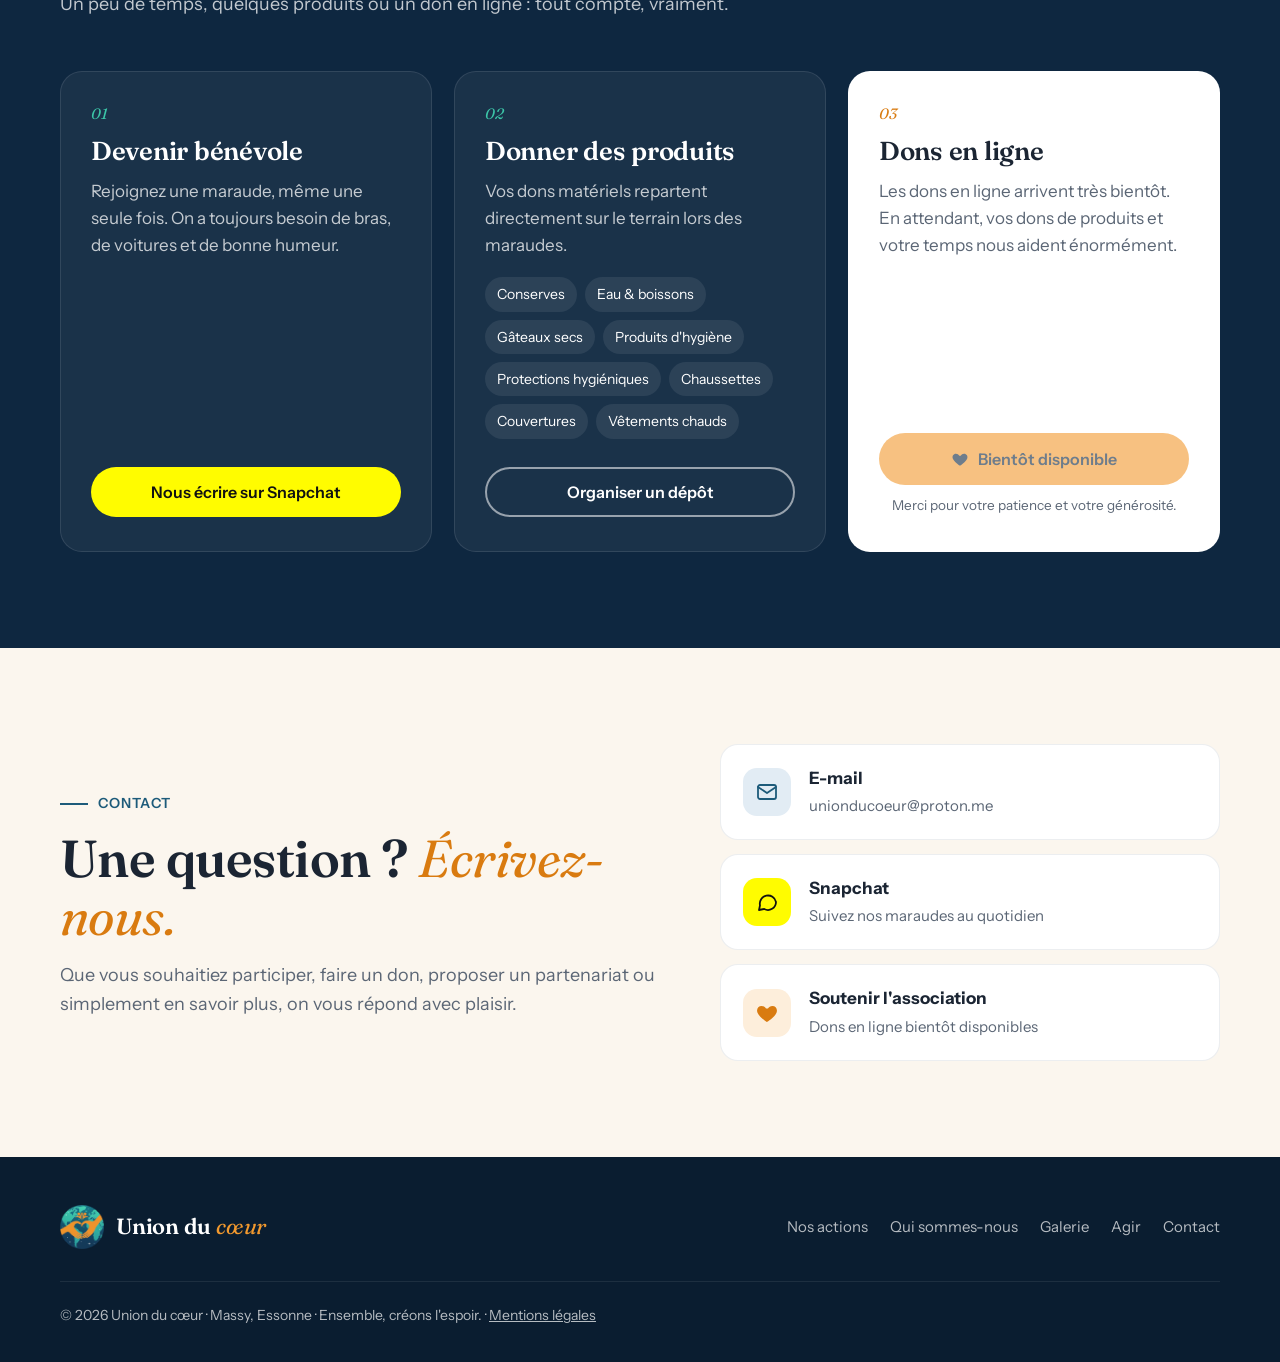
==== commit 4848a940: "Add files via upload" ====
--- a/index.html
+++ b/index.html
@@ -175,6 +175,35 @@
     .entete-section p { color: var(--gris); font-size: 18px; }
     @media (max-width: 860px) { section { padding: 72px 0; } }
 
+    /* Parcours / chiffres */
+    .parcours { padding-bottom: 40px; }
+    .chiffres { display: grid; grid-template-columns: repeat(3, 1fr); gap: 22px; margin-bottom: 56px; }
+    .chiffre { background: var(--blanc); border-radius: var(--rayon); padding: 30px 28px; border: 1px solid rgba(14,39,64,.07); }
+    .chiffre b { display: block; font: 600 clamp(48px, 5.4vw, 68px)/1 var(--serif); color: var(--nuit); letter-spacing: -0.02em; }
+    .chiffre:first-child b { color: var(--orange-fonce); }
+    .chiffre span { display: block; margin-top: 10px; color: var(--gris); font-size: 16.5px; }
+    .frise { list-style: none; margin: 0; padding: 0; display: grid; grid-template-columns: repeat(3, 1fr); position: relative; }
+    .frise::before { content: ""; position: absolute; top: 9px; left: 10px; width: calc(33.33% - 10px); height: 2px; background: var(--ocean); opacity: .35; }
+    .frise::after { content: ""; position: absolute; top: 9px; left: 33.33%; width: 33.33%; height: 2px;
+      background: repeating-linear-gradient(90deg, var(--orange) 0 8px, transparent 8px 16px); opacity: .7; }
+    .frise li { position: relative; padding: 34px 24px 0 0; }
+    .frise li::before { content: ""; position: absolute; top: 0; left: 0; width: 20px; height: 20px; border-radius: 50%;
+      background: var(--nuit); box-shadow: 0 0 0 6px var(--papier); }
+    .frise li.avenir::before { background: var(--papier); border: 3px dashed var(--orange); }
+    .frise .quand { font-size: 13.5px; font-weight: 600; letter-spacing: .08em; text-transform: uppercase; color: var(--ocean); }
+    .frise li.avenir .quand { color: var(--orange-fonce); }
+    .frise h3 { font-size: 22px; margin: 6px 0 4px; }
+    .frise p { color: var(--gris); font-size: 16px; }
+    @media (max-width: 760px) {
+      .chiffres { grid-template-columns: 1fr; gap: 12px; margin-bottom: 44px; }
+      .chiffre { display: flex; align-items: baseline; gap: 16px; padding: 22px 24px; }
+      .chiffre span { margin: 0; }
+      .frise { grid-template-columns: 1fr; gap: 26px; }
+      .frise::before { top: 10px; bottom: 10px; left: 9px; width: 2px; height: auto; }
+      .frise::after { display: none; }
+      .frise li { padding: 0 0 0 44px; }
+    }
+
     /* Actions */
     .cartes { display: grid; grid-template-columns: repeat(3, 1fr); gap: 22px; }
     .carte {
@@ -255,7 +284,7 @@
       background: var(--nuit); color: var(--blanc); border-radius: 22px;
       width: 120px; height: 120px; display: grid; place-content: center; text-align: center;
     }
-    .rdv .date b { display: block; font: 700 42px/1 var(--serif); }
+    .rdv .date b { display: block; font: 700 34px/1 var(--serif); margin-bottom: 6px; }
     .rdv .date small { font-size: 14px; text-transform: uppercase; letter-spacing: .1em; opacity: .8; }
     .rdv h2 { font-size: clamp(26px, 3vw, 36px); margin-bottom: 8px; }
     .rdv p { font-size: 17px; }
@@ -428,6 +457,43 @@
       </svg>
     </section>
 
+    <!-- ================= NOTRE PARCOURS =================
+         À MODIFIER après chaque maraude : les chiffres et la frise.
+    ==================================================== -->
+    <section class="parcours">
+      <div class="wrap">
+        <div class="entete-section apparait">
+          <span class="surtitre">Notre parcours</span>
+          <h2>Déjà <em>350 repas</em> partagés.</h2>
+          <p>Deux maraudes, et une équipe qui grandit à chaque fois.</p>
+        </div>
+
+        <div class="chiffres">
+          <div class="chiffre apparait"><b>350</b><span>repas distribués</span></div>
+          <div class="chiffre apparait"><b>2</b><span>maraudes organisées</span></div>
+          <div class="chiffre apparait"><b>2024</b><span>notre première sortie</span></div>
+        </div>
+
+        <ol class="frise">
+          <li class="apparait">
+            <span class="quand">Avril 2024</span>
+            <h3>Première maraude</h3>
+            <p>150 repas distribués. Le début de l'aventure.</p>
+          </li>
+          <li class="apparait">
+            <span class="quand">Mars 2026</span>
+            <h3>Deuxième maraude</h3>
+            <p>200 repas distribués, avec une équipe plus nombreuse.</p>
+          </li>
+          <li class="avenir apparait">
+            <span class="quand">Janvier 2027</span>
+            <h3>Prochaine maraude</h3>
+            <p>La date exacte arrive bientôt. Et si vous étiez de l'équipe ?</p>
+          </li>
+        </ol>
+      </div>
+    </section>
+
     <!-- ================= NOS ACTIONS ================= -->
     <section id="actions">
       <div class="wrap">
@@ -534,12 +600,12 @@
       <div class="wrap">
         <div class="rdv apparait">
           <div class="date">
-            <b>??</b>
-            <small>Bientôt</small>
+            <b>Janv.</b>
+            <small>2027</small>
           </div>
           <div>
             <h2>Prochaine maraude</h2>
-            <p>La date sera annoncée très bientôt. Suivez-nous sur Snapchat pour être prévenu et rejoindre l'équipe.</p>
+            <p>Notre troisième maraude aura lieu en janvier 2027. Suivez-nous sur Snapchat pour connaître la date exacte et rejoindre l'équipe.</p>
           </div>
           <a class="btn btn-nuit" href="https://www.snapchat.com/add/t2a_940" target="_blank" rel="noopener" data-lien="snap">Être prévenu</a>
         </div>
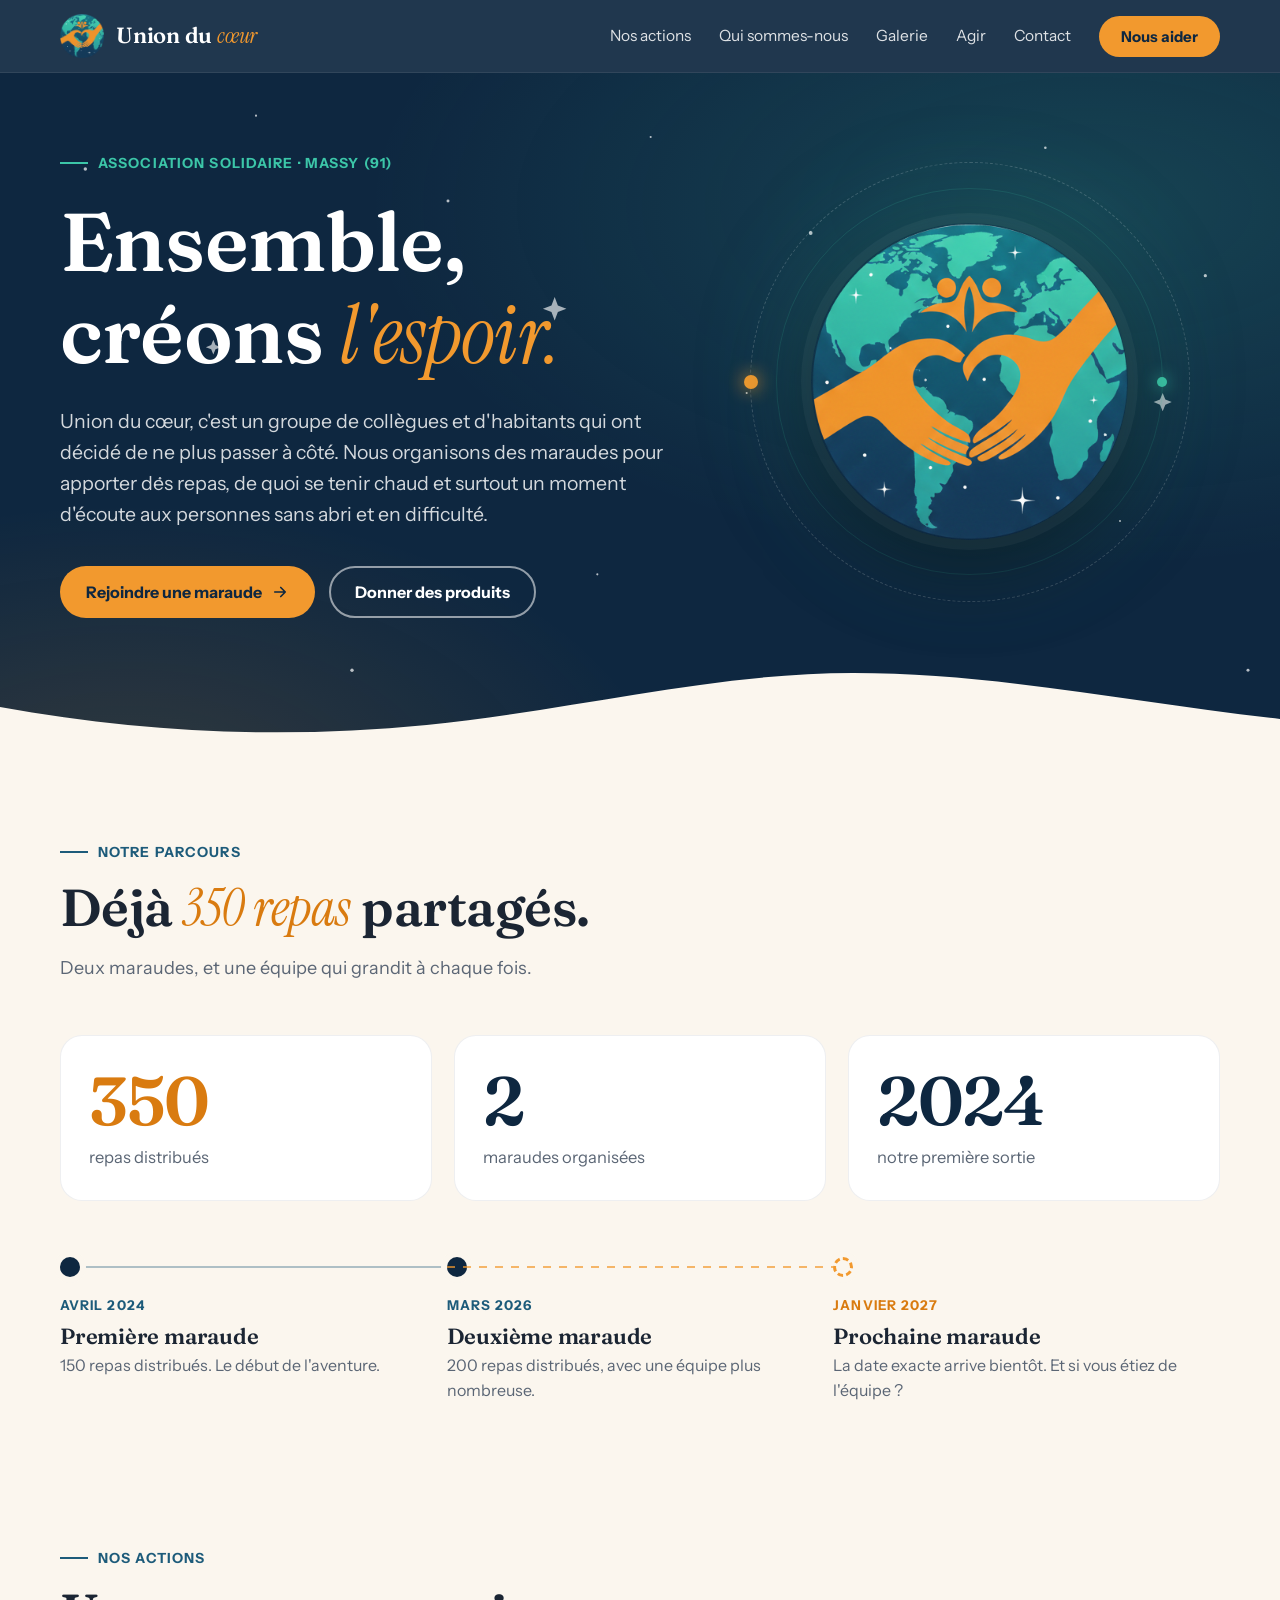
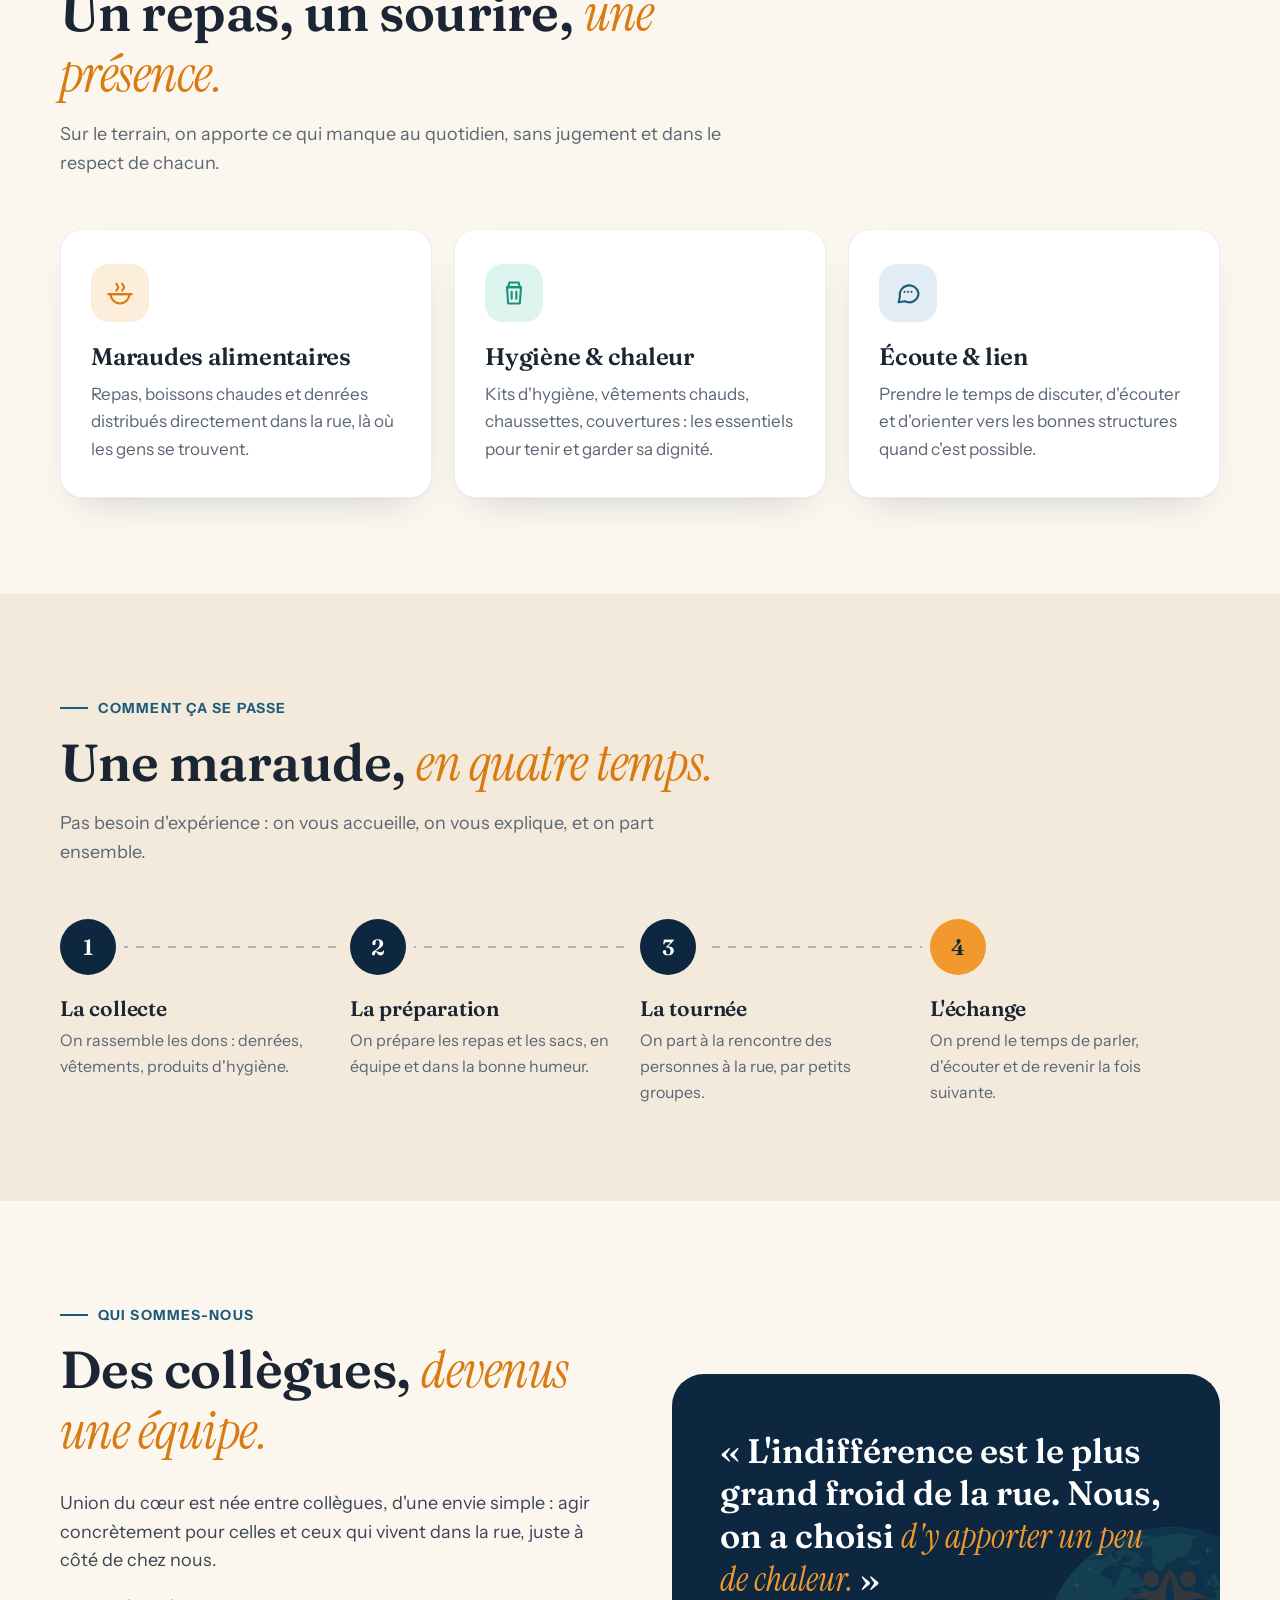
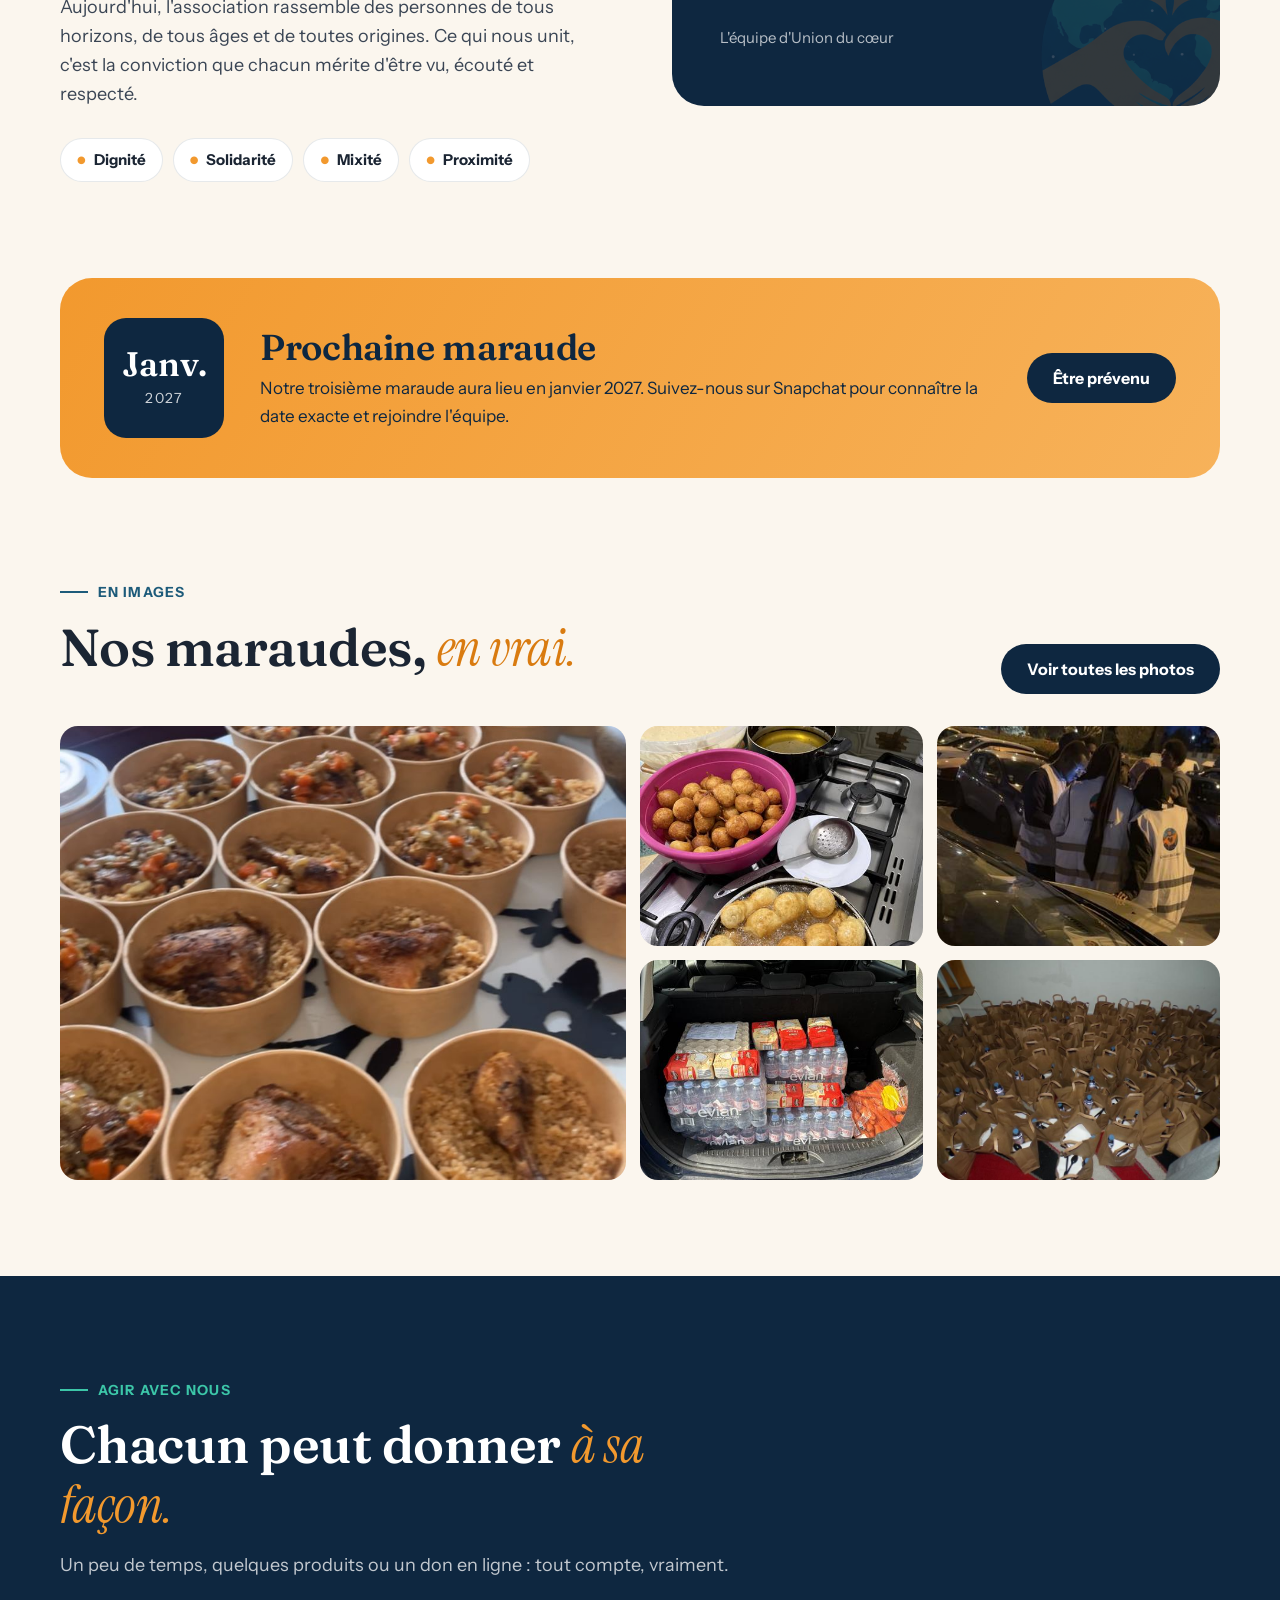
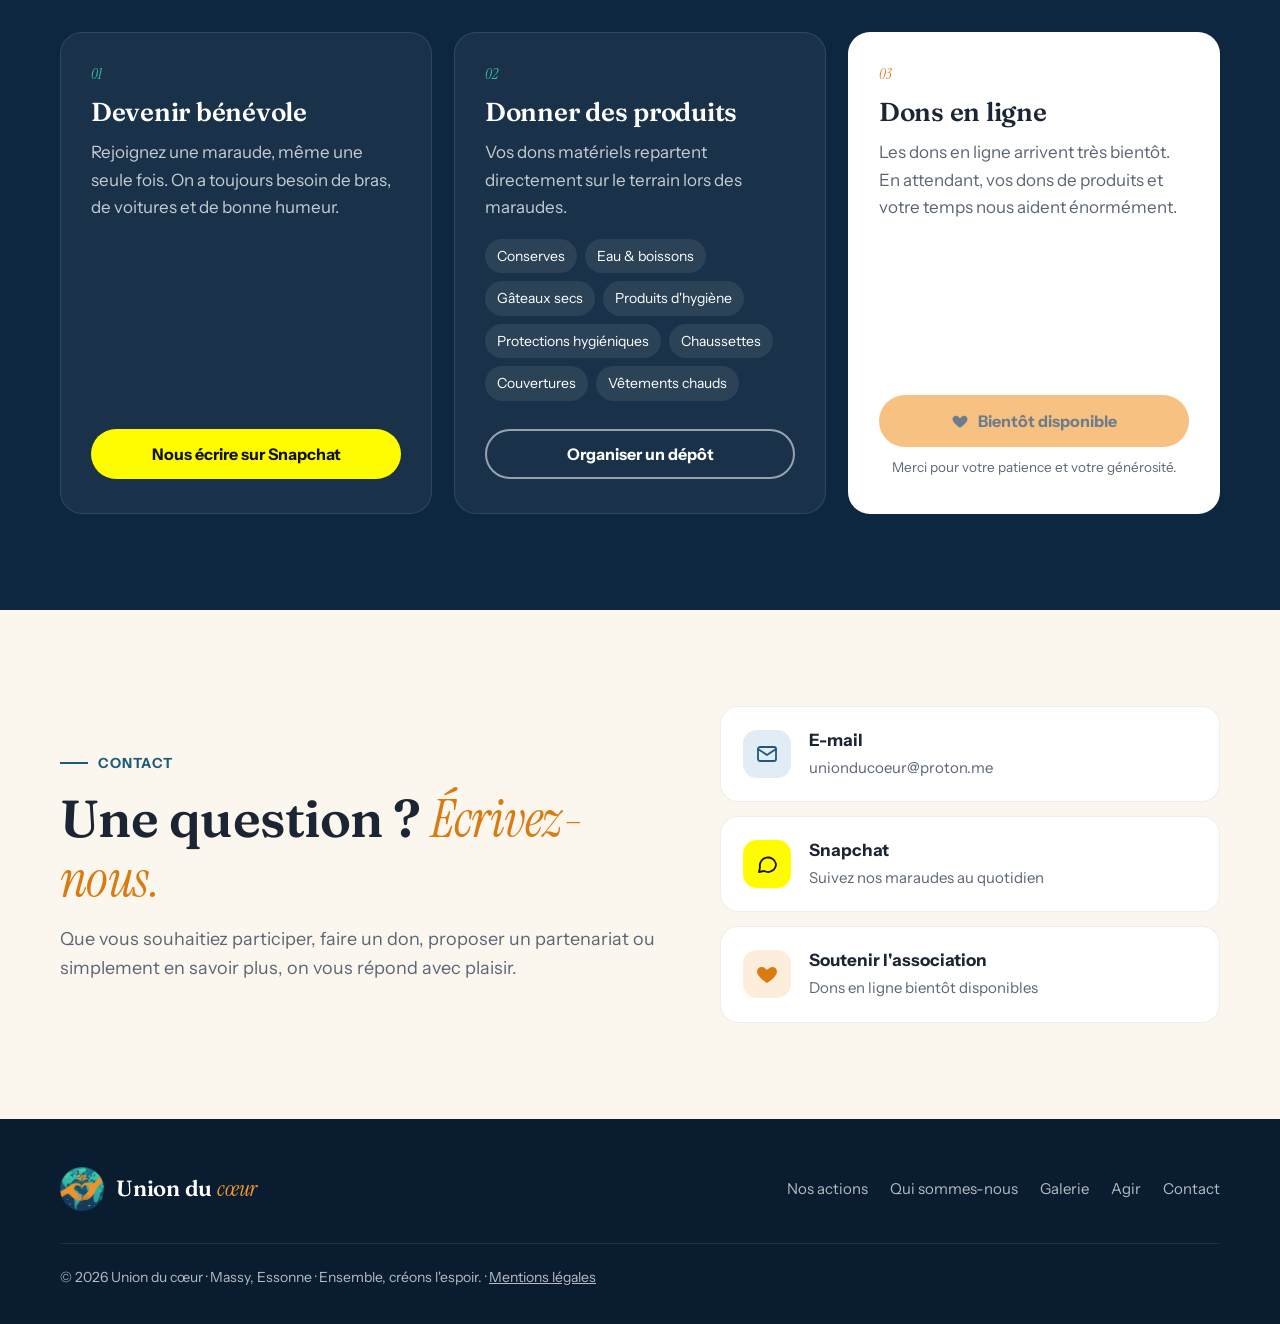
==== commit 5082f403: "Add files via upload" ====
--- a/index.html
+++ b/index.html
@@ -18,9 +18,8 @@
   <link rel="icon" type="image/png" href="favicon.png">
   <link rel="apple-touch-icon" href="apple-touch-icon.png">
 
-  <link rel="preconnect" href="https://fonts.googleapis.com">
-  <link rel="preconnect" href="https://fonts.gstatic.com" crossorigin>
-  <link href="https://fonts.googleapis.com/css2?family=Fraunces:ital,opsz,wght@0,9..144,400;0,9..144,600;0,9..144,700;1,9..144,400&family=Instrument+Sans:wght@400;500;600;700&display=swap" rel="stylesheet">
+  <link rel="preload" href="fonts/Fraunces-600.woff2" as="font" type="font/woff2" crossorigin>
+  <link rel="stylesheet" href="fonts/fonts.css">
 
   <style>
     :root {
--- a/fonts/fonts.css
+++ b/fonts/fonts.css
@@ -0,0 +1,31 @@
+/* Polices hébergées directement sur le site (aucune connexion à Google).
+   Licence : SIL Open Font License 1.1 (voir les fichiers OFL). */
+@font-face {
+  font-family: "Fraunces";
+  src: url("Fraunces-600.woff2") format("woff2");
+  font-weight: 400 700;
+  font-style: normal;
+  font-display: swap;
+}
+@font-face {
+  /* Les mots en italique orange utilisent Instrument Serif Italic */
+  font-family: "Fraunces";
+  src: url("InstrumentSerif-Italic.woff") format("woff");
+  font-weight: 400 700;
+  font-style: italic;
+  font-display: swap;
+}
+@font-face {
+  font-family: "Instrument Sans";
+  src: url("InstrumentSans-Regular.woff") format("woff");
+  font-weight: 400 500;
+  font-style: normal;
+  font-display: swap;
+}
+@font-face {
+  font-family: "Instrument Sans";
+  src: url("InstrumentSans-Bold.woff") format("woff");
+  font-weight: 600 800;
+  font-style: normal;
+  font-display: swap;
+}
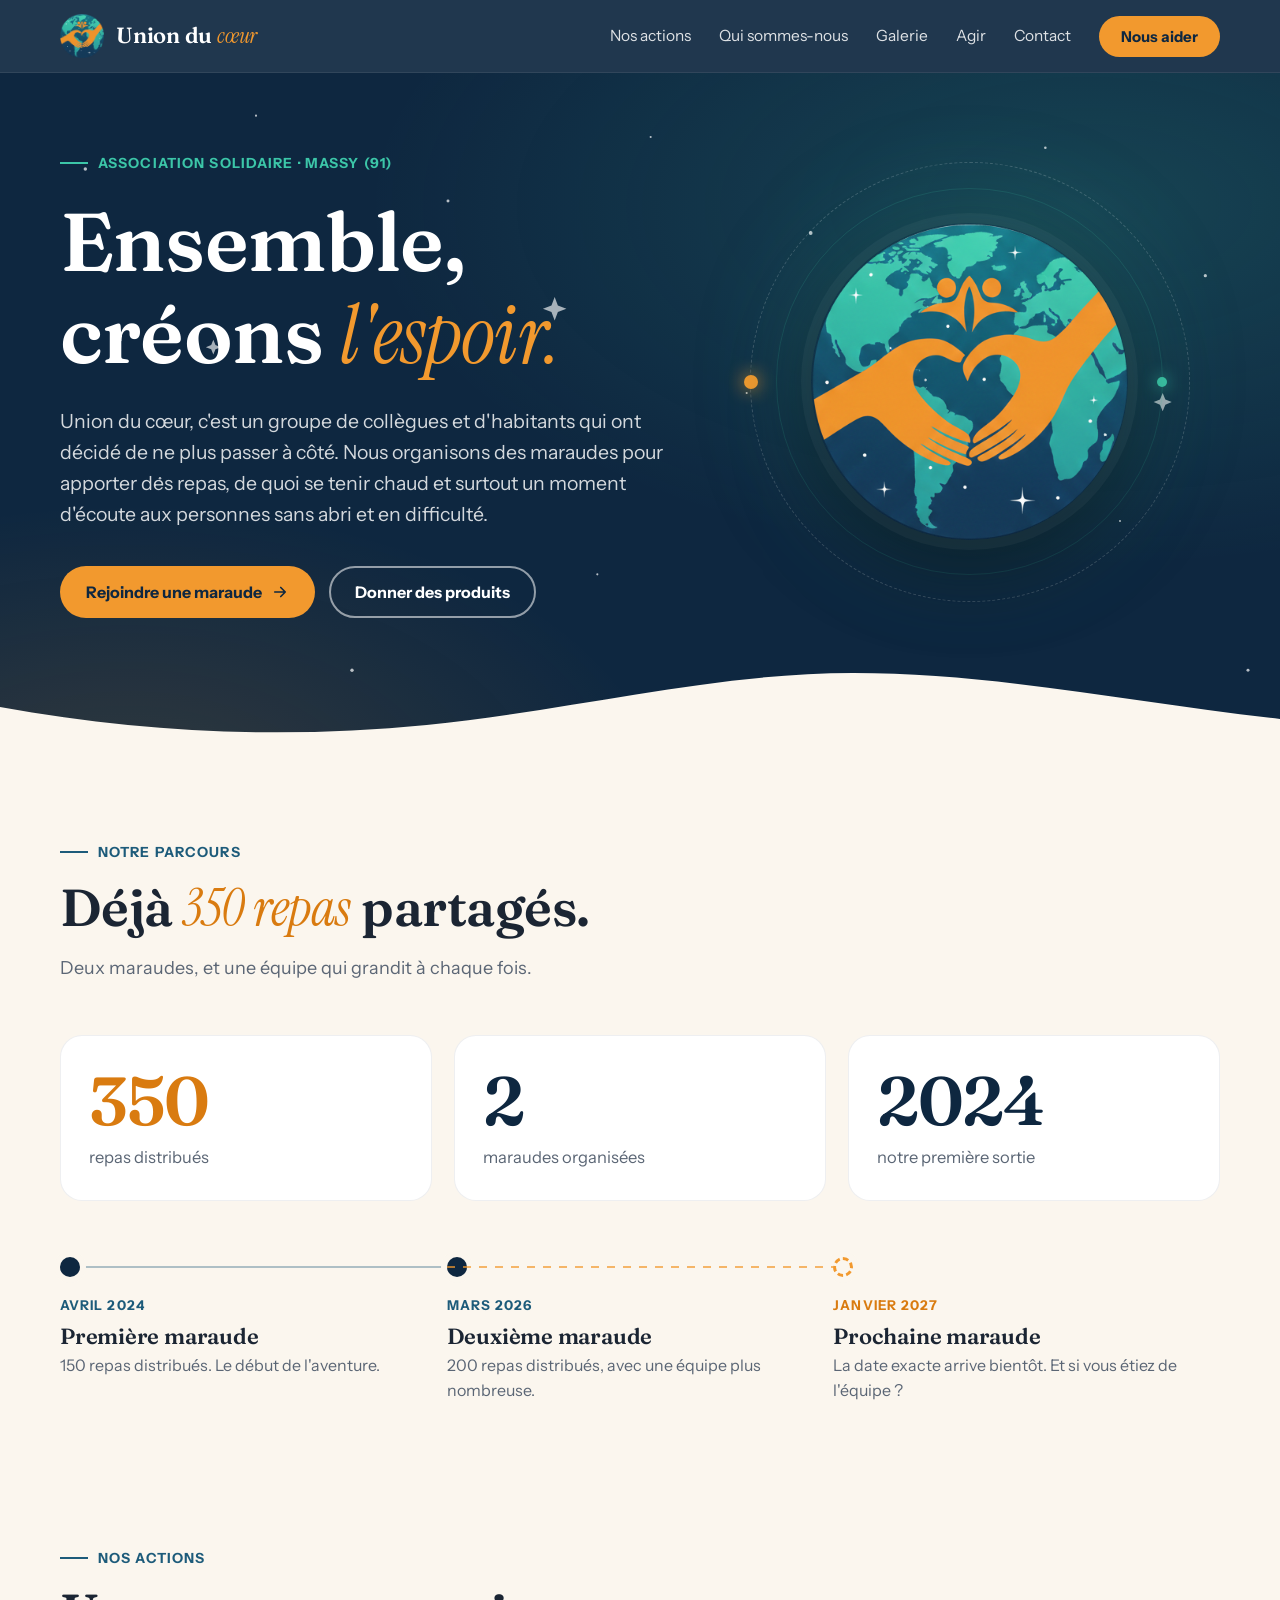
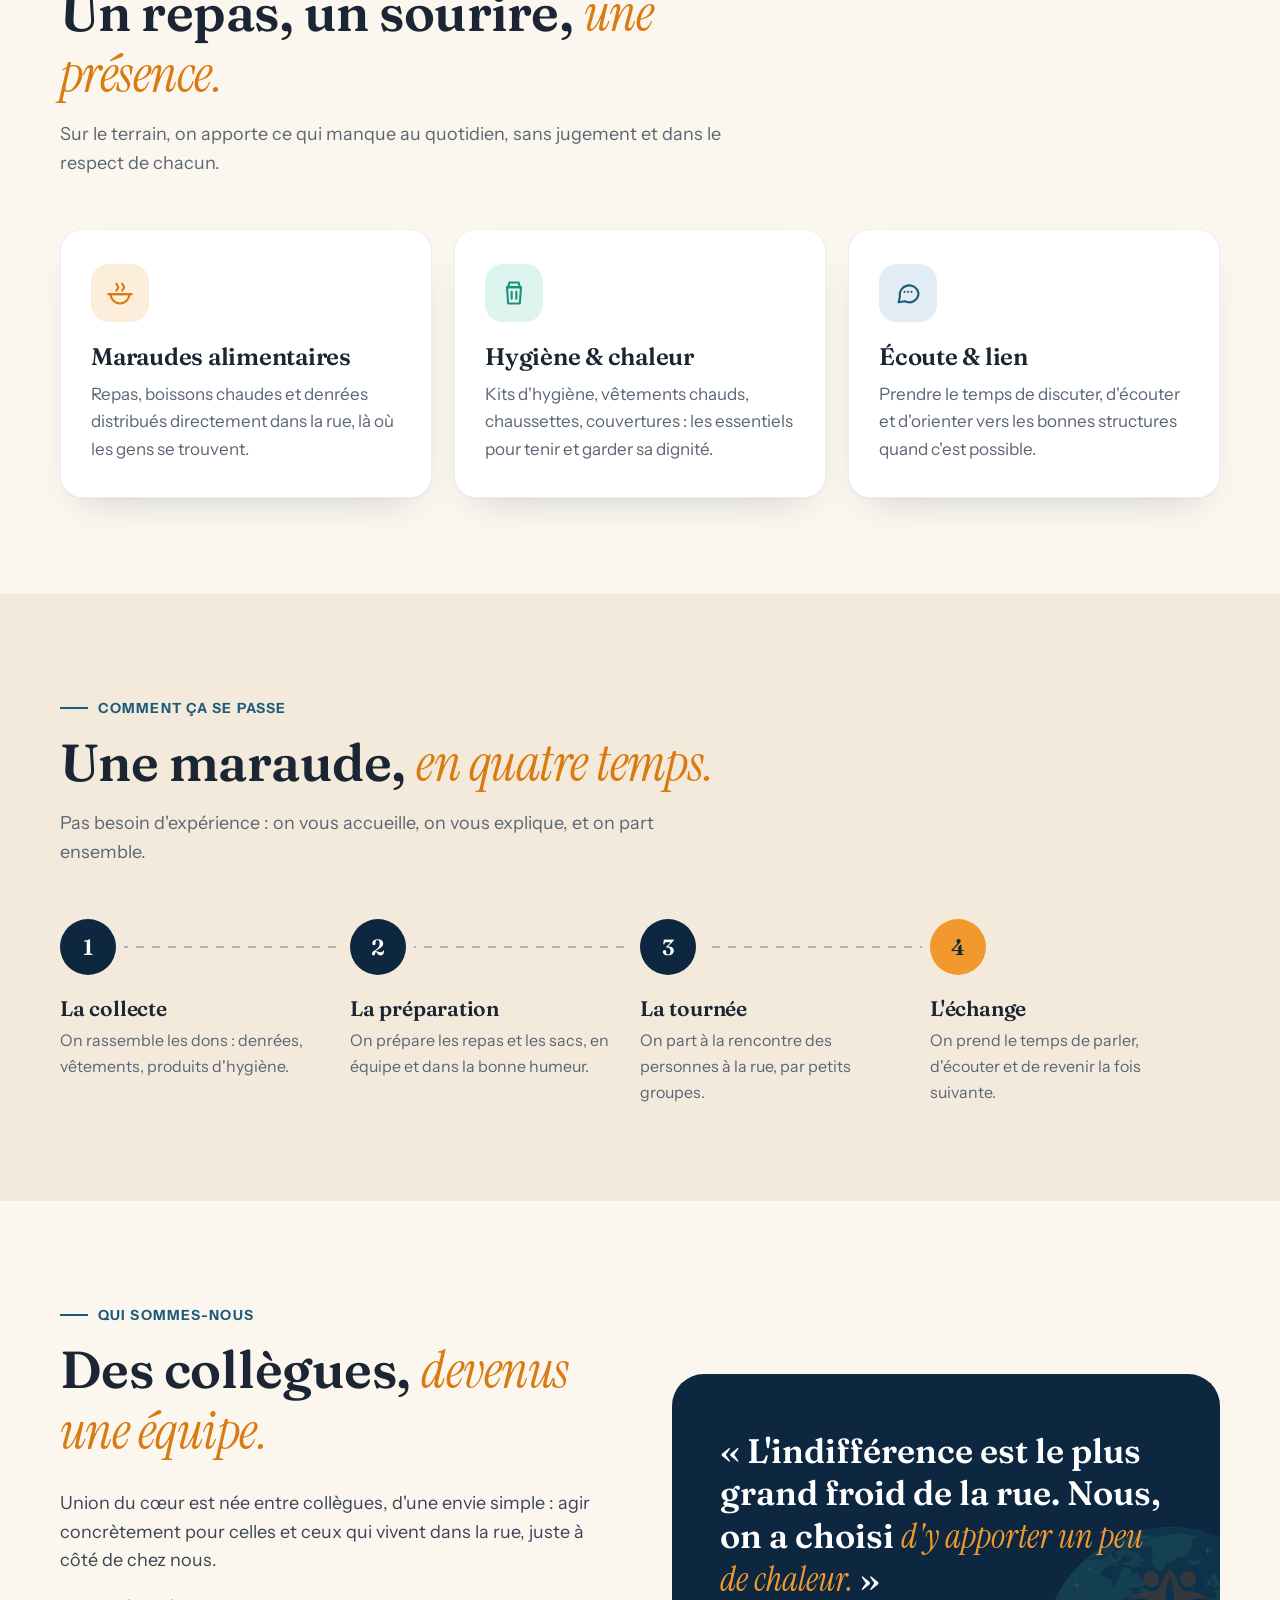
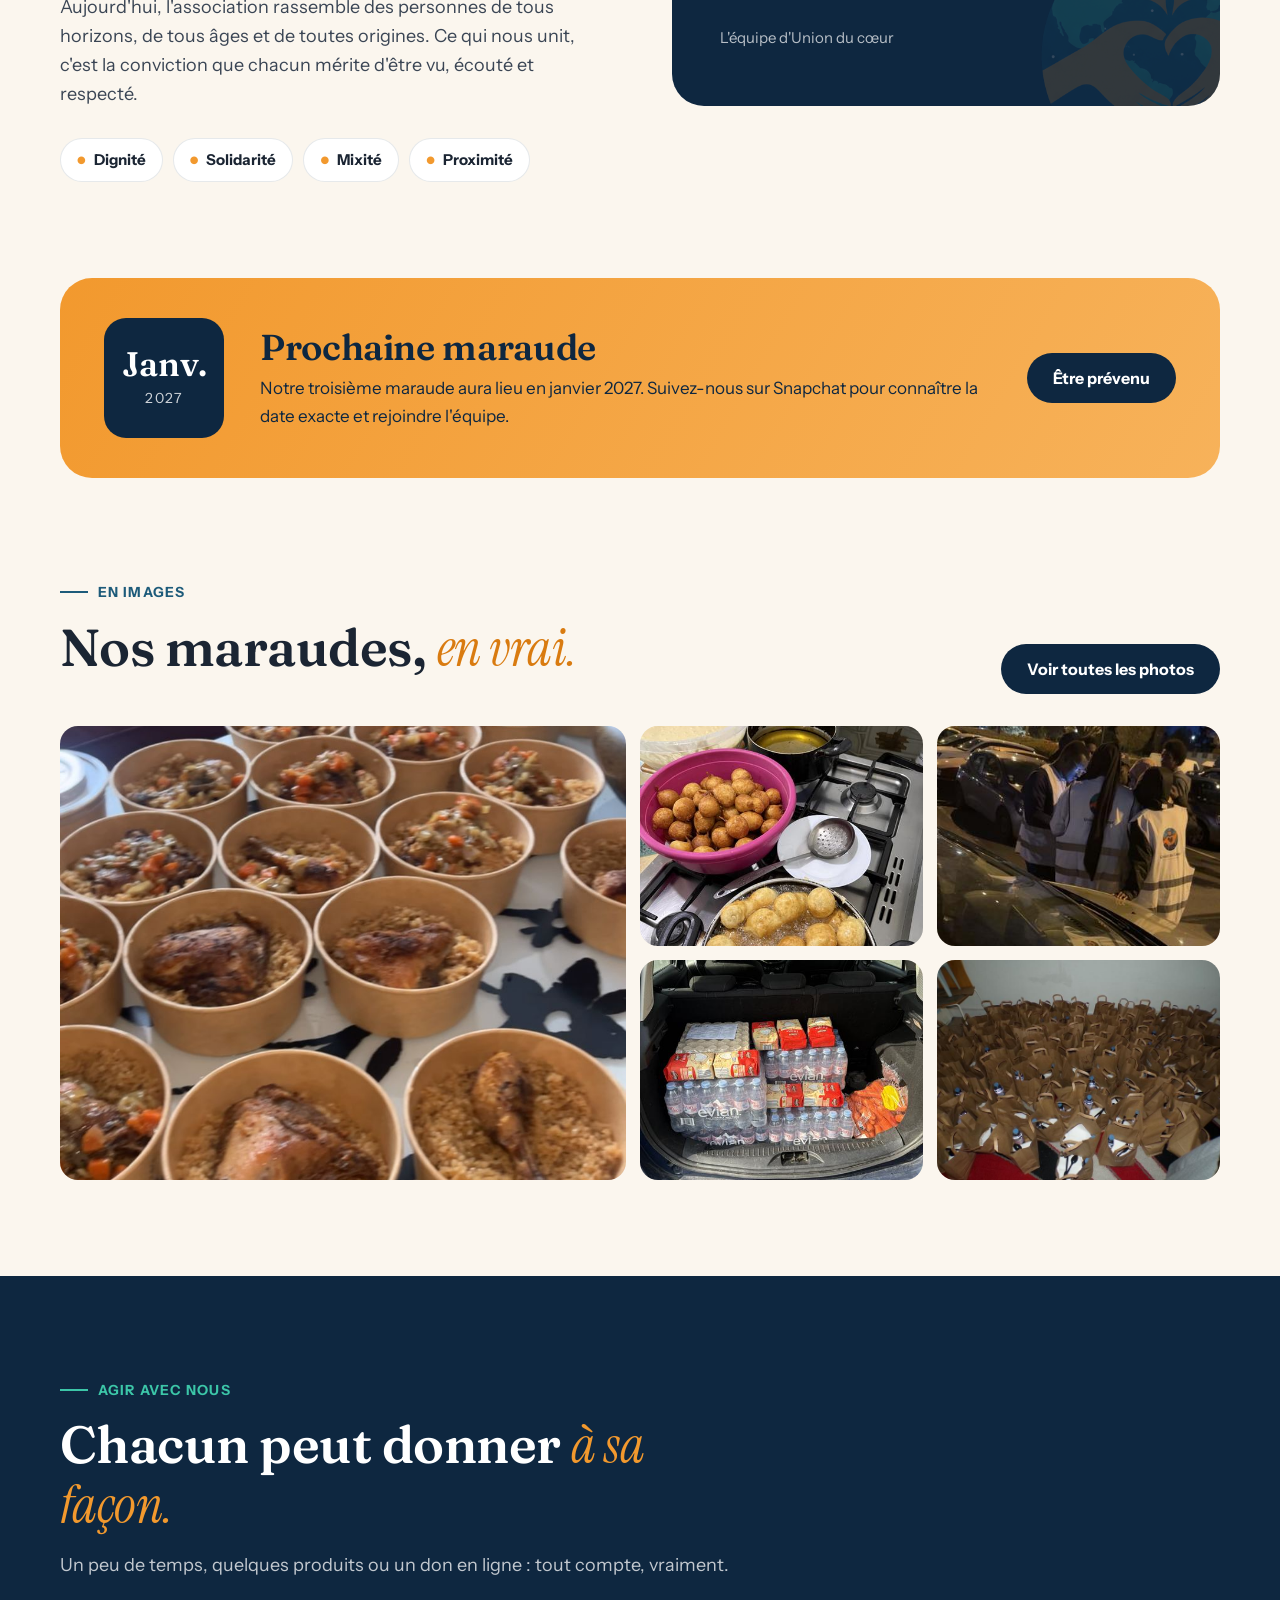
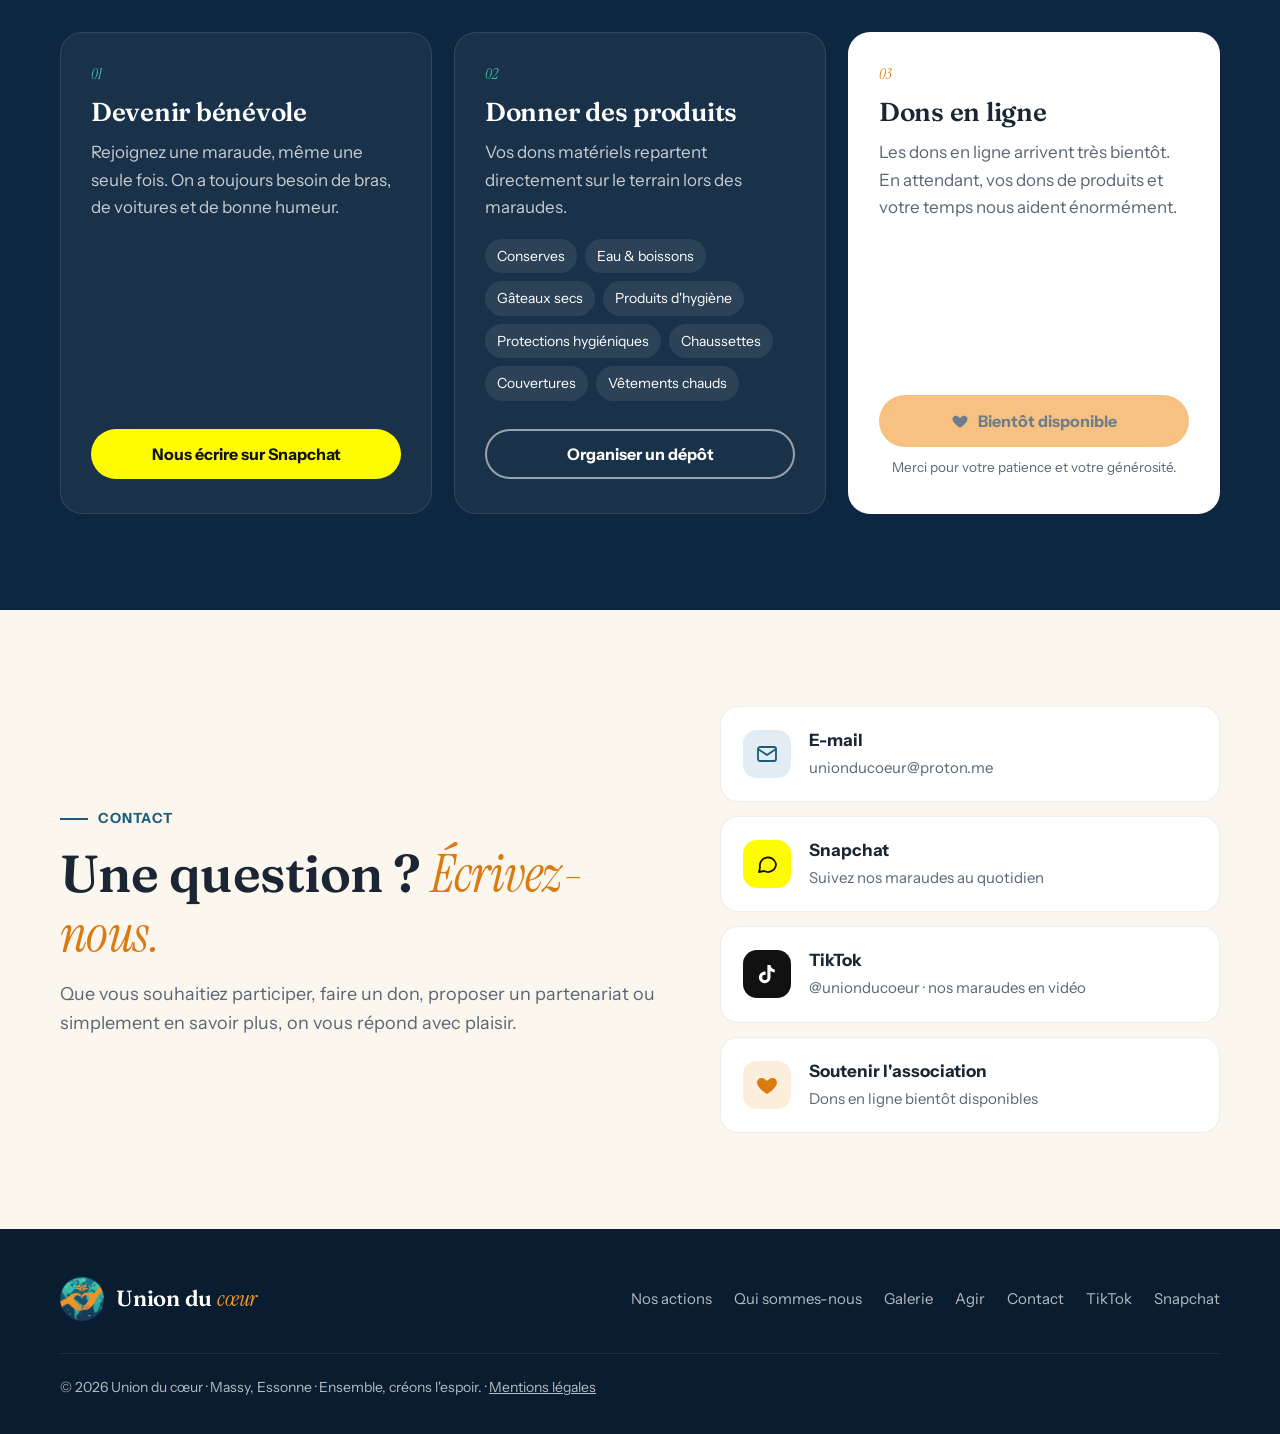
==== commit 29cd9e1a: "Add files via upload" ====
--- a/index.html
+++ b/index.html
@@ -707,6 +707,12 @@
             </span>
             <span><b>Snapchat</b><small>Suivez nos maraudes au quotidien</small></span>
           </a>
+          <a class="canal" href="https://www.tiktok.com/@unionducoeur" target="_blank" rel="noopener">
+            <span class="ic" style="background:#111;color:#fff">
+              <svg viewBox="0 0 24 24" fill="currentColor" aria-hidden="true"><path d="M16.6 5.8A4.3 4.3 0 0 1 15.5 3h-3.1v12.4a2.6 2.6 0 1 1-2.6-2.6c.3 0 .5 0 .8.1V9.7a5.8 5.8 0 1 0 4.9 5.7V9.1a7.4 7.4 0 0 0 4.3 1.4V7.4a4.3 4.3 0 0 1-3.2-1.6z"/></svg>
+            </span>
+            <span><b>TikTok</b><small>@unionducoeur · nos maraudes en vidéo</small></span>
+          </a>
           <a class="canal" href="#agir">
             <span class="ic" style="background:#fdeedb;color:var(--orange-fonce)">
               <svg viewBox="0 0 24 24" fill="currentColor"><path d="M12 21s-7.5-4.6-9.5-9.3C1.1 8.3 3.2 5 6.6 5c2 0 3.5 1.1 4.4 2.6h2C13.9 6.1 15.4 5 17.4 5c3.4 0 5.5 3.3 4.1 6.7C19.5 16.4 12 21 12 21z"/></svg>
@@ -730,6 +736,8 @@
         <a href="galerie.html">Galerie</a>
         <a href="#agir">Agir</a>
         <a href="#contact">Contact</a>
+        <a href="https://www.tiktok.com/@unionducoeur" target="_blank" rel="noopener">TikTok</a>
+        <a href="https://www.snapchat.com/add/t2a_940" target="_blank" rel="noopener">Snapchat</a>
       </nav>
       <div class="bas">© <span id="annee">2026</span> Union du cœur · Massy, Essonne · Ensemble, créons l'espoir. · <a href="mentions-legales.html">Mentions légales</a></div>
     </div>
